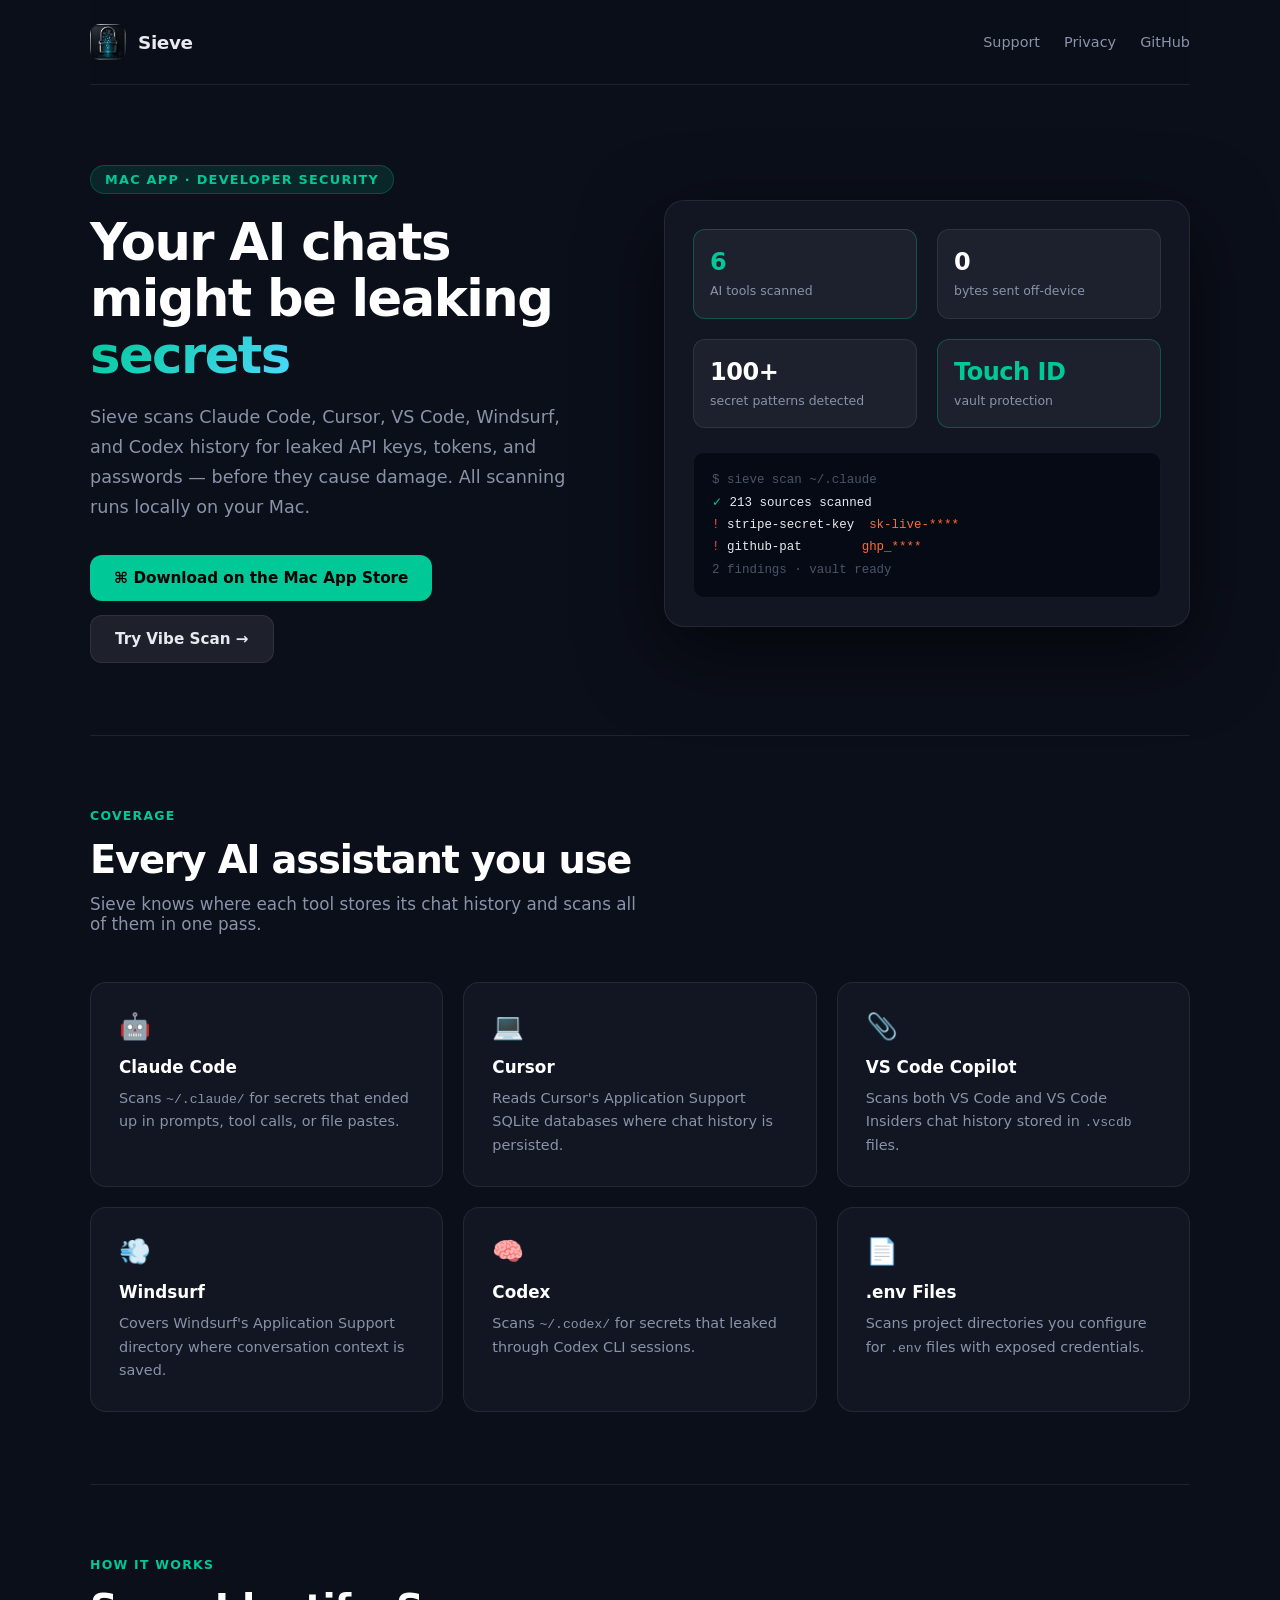
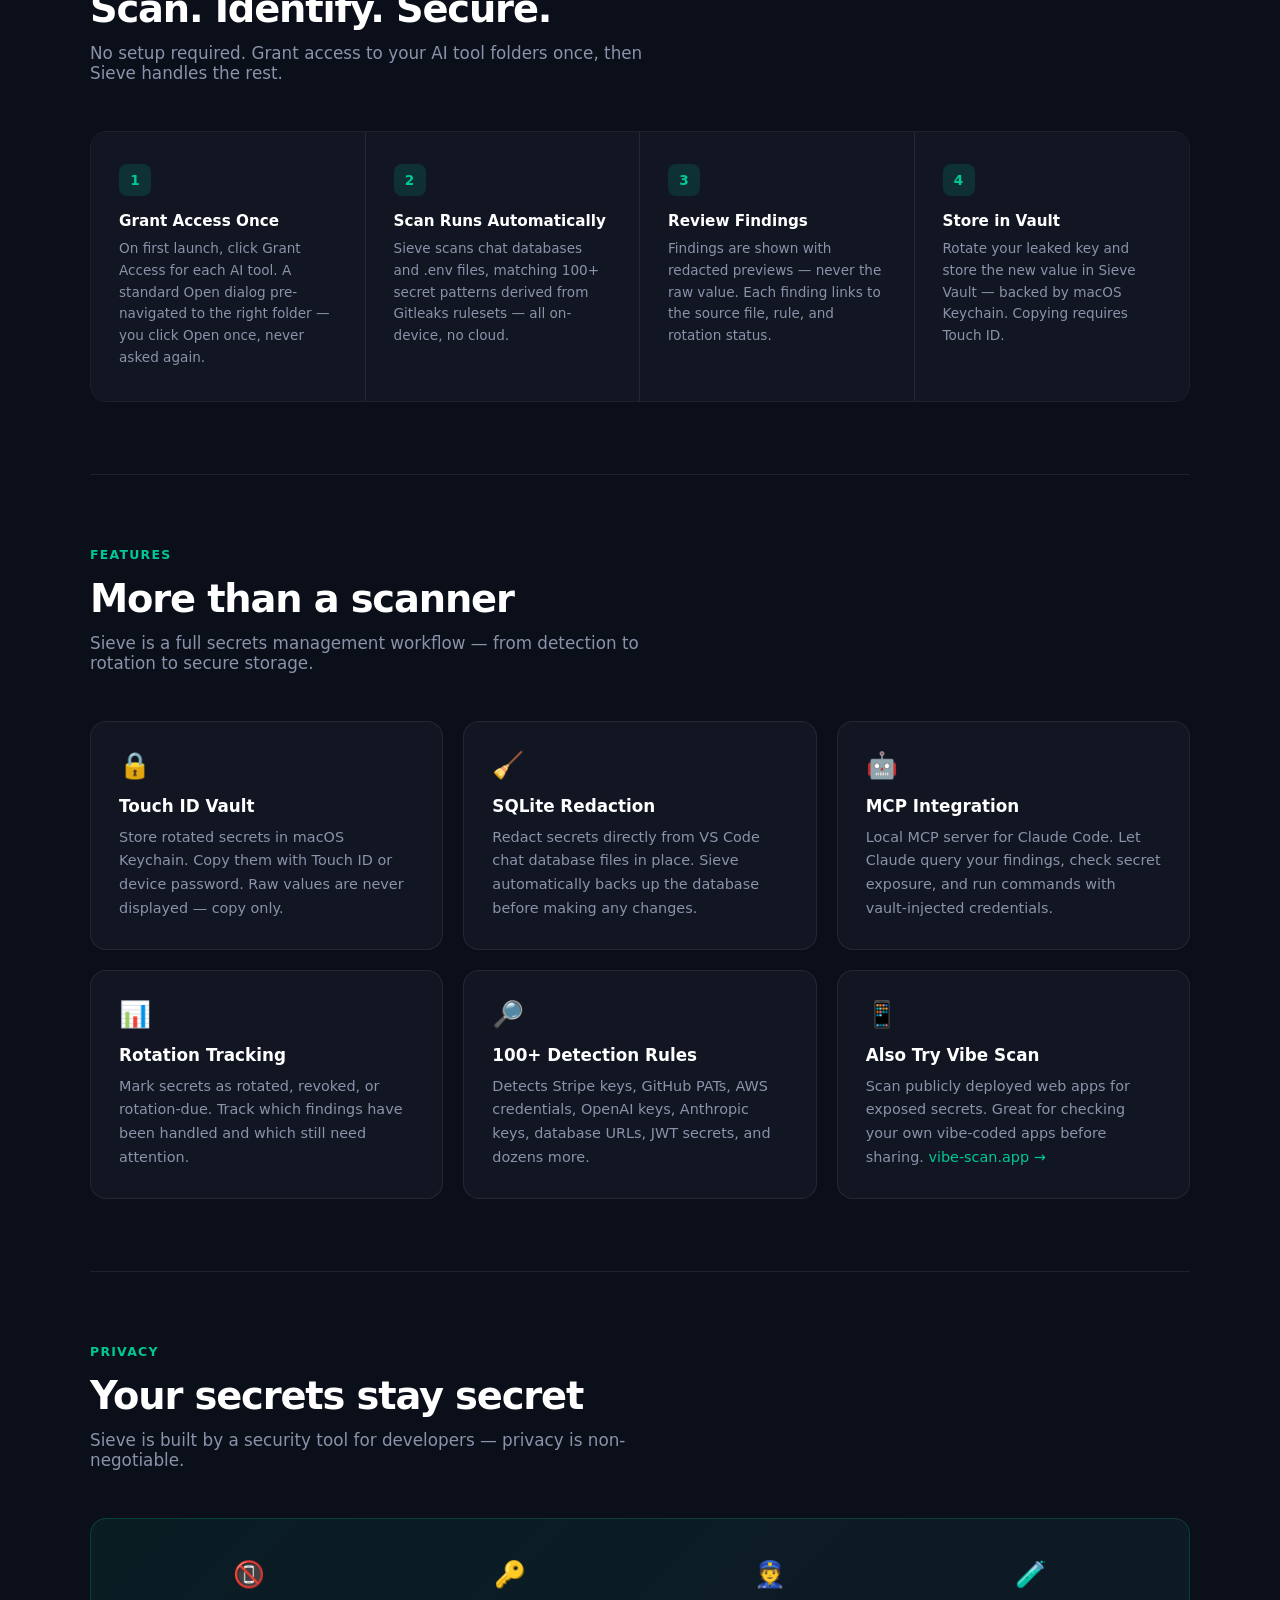
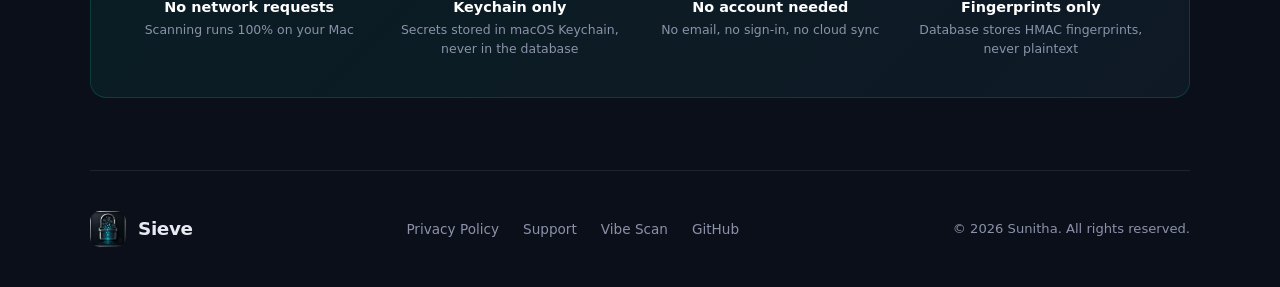
==== sieve/index.html @ 73bce334 "feat: add Sieve Mac app landing page with privacy and support pages" ====
<!DOCTYPE html>
<html lang="en">
<head>
  <meta charset="UTF-8">
  <meta name="viewport" content="width=device-width, initial-scale=1.0">
  <title>Sieve — AI Secret Scanner for Mac</title>
  <meta name="description" content="Scan your AI coding assistant history for leaked API keys, tokens, and secrets. All scanning is local — nothing leaves your Mac.">
  <meta name="keywords" content="secret scanner, api key, security, developer tools, mac app, claude code, cursor, copilot, vault, keychain">
  <meta property="og:title" content="Sieve — AI Secret Scanner for Mac">
  <meta property="og:description" content="Scan your AI coding assistant history for leaked API keys, tokens, and secrets.">
  <meta property="og:image" content="https://gautam-u.github.io/sieve/assets/app-icon-large.png">
  <meta property="og:url" content="https://gautam-u.github.io/sieve/">
  <meta name="twitter:card" content="summary">
  <link rel="icon" type="image/png" href="/sieve/assets/app-icon.png">
  <link rel="apple-touch-icon" href="/sieve/assets/app-icon-large.png">
  <link rel="stylesheet" href="/sieve/styles.css">
</head>
<body>

<div class="shell">
  <nav class="nav">
    <a class="brand" href="/sieve/">
      <img src="/sieve/assets/app-icon.png" alt="Sieve icon">
      Sieve
    </a>
    <div class="nav-links">
      <a href="/sieve/support/">Support</a>
      <a href="/sieve/privacy/">Privacy</a>
      <a href="https://github.com/gautam-u" target="_blank">GitHub</a>
    </div>
  </nav>

  <main>

    <!-- HERO -->
    <section class="hero">
      <div class="hero-copy">
        <span class="eyebrow">Mac App · Developer Security</span>
        <h1>Your AI chats<br>might be leaking <span>secrets</span></h1>
        <p>Sieve scans Claude Code, Cursor, VS Code, Windsurf, and Codex history for leaked API keys, tokens, and passwords — before they cause damage. All scanning runs locally on your Mac.</p>
        <div class="cta-row">
          <a class="button button-primary" href="#">
            &#8984; Download on the Mac App Store
          </a>
          <a class="button button-secondary" href="https://vibe-scan.app" target="_blank">
            Try Vibe Scan &rarr;
          </a>
        </div>
      </div>

      <div class="hero-card">
        <div class="stat-grid">
          <div class="stat highlight">
            <strong>6</strong>
            <span class="meta">AI tools scanned</span>
          </div>
          <div class="stat">
            <strong>0</strong>
            <span class="meta">bytes sent off-device</span>
          </div>
          <div class="stat">
            <strong>100+</strong>
            <span class="meta">secret patterns detected</span>
          </div>
          <div class="stat highlight">
            <strong>Touch ID</strong>
            <span class="meta">vault protection</span>
          </div>
        </div>
        <div class="terminal-strip">
          <span class="t-muted">$ sieve scan ~/.claude</span><br>
          <span class="t-green">✓</span> 213 sources scanned<br>
          <span class="t-red">!</span> stripe-secret-key &nbsp;<span class="t-orange">sk-live-****</span><br>
          <span class="t-red">!</span> github-pat &nbsp;&nbsp;&nbsp;&nbsp;&nbsp;&nbsp;&nbsp;<span class="t-orange">ghp_****</span><br>
          <span class="t-muted">  2 findings · vault ready</span>
        </div>
      </div>
    </section>

    <!-- WHAT SIEVE SCANS -->
    <section class="section">
      <div class="section-label">Coverage</div>
      <h2 class="section-title">Every AI assistant you use</h2>
      <p class="section-sub">Sieve knows where each tool stores its chat history and scans all of them in one pass.</p>

      <div class="features-grid">
        <div class="feature-card">
          <span class="feature-icon">&#x1F916;</span>
          <h3>Claude Code</h3>
          <p>Scans <code style="font-size:0.82rem;color:#8b92a9">~/.claude/</code> for secrets that ended up in prompts, tool calls, or file pastes.</p>
        </div>
        <div class="feature-card">
          <span class="feature-icon">&#x1F4BB;</span>
          <h3>Cursor</h3>
          <p>Reads Cursor's Application Support SQLite databases where chat history is persisted.</p>
        </div>
        <div class="feature-card">
          <span class="feature-icon">&#x1F4CE;</span>
          <h3>VS Code Copilot</h3>
          <p>Scans both VS Code and VS Code Insiders chat history stored in <code style="font-size:0.82rem;color:#8b92a9">.vscdb</code> files.</p>
        </div>
        <div class="feature-card">
          <span class="feature-icon">&#x1F4A8;</span>
          <h3>Windsurf</h3>
          <p>Covers Windsurf's Application Support directory where conversation context is saved.</p>
        </div>
        <div class="feature-card">
          <span class="feature-icon">&#x1F9E0;</span>
          <h3>Codex</h3>
          <p>Scans <code style="font-size:0.82rem;color:#8b92a9">~/.codex/</code> for secrets that leaked through Codex CLI sessions.</p>
        </div>
        <div class="feature-card">
          <span class="feature-icon">&#x1F4C4;</span>
          <h3>.env Files</h3>
          <p>Scans project directories you configure for <code style="font-size:0.82rem;color:#8b92a9">.env</code> files with exposed credentials.</p>
        </div>
      </div>
    </section>

    <!-- HOW IT WORKS -->
    <section class="section">
      <div class="section-label">How it works</div>
      <h2 class="section-title">Scan. Identify. Secure.</h2>
      <p class="section-sub">No setup required. Grant access to your AI tool folders once, then Sieve handles the rest.</p>

      <div class="steps">
        <div class="step">
          <div class="step-num">1</div>
          <h4>Grant Access Once</h4>
          <p>On first launch, click Grant Access for each AI tool. A standard Open dialog pre-navigated to the right folder — you click Open once, never asked again.</p>
        </div>
        <div class="step">
          <div class="step-num">2</div>
          <h4>Scan Runs Automatically</h4>
          <p>Sieve scans chat databases and .env files, matching 100+ secret patterns derived from Gitleaks rulesets — all on-device, no cloud.</p>
        </div>
        <div class="step">
          <div class="step-num">3</div>
          <h4>Review Findings</h4>
          <p>Findings are shown with redacted previews — never the raw value. Each finding links to the source file, rule, and rotation status.</p>
        </div>
        <div class="step">
          <div class="step-num">4</div>
          <h4>Store in Vault</h4>
          <p>Rotate your leaked key and store the new value in Sieve Vault — backed by macOS Keychain. Copying requires Touch ID.</p>
        </div>
      </div>
    </section>

    <!-- FEATURES -->
    <section class="section">
      <div class="section-label">Features</div>
      <h2 class="section-title">More than a scanner</h2>
      <p class="section-sub">Sieve is a full secrets management workflow — from detection to rotation to secure storage.</p>

      <div class="features-grid">
        <div class="feature-card">
          <span class="feature-icon">&#x1F512;</span>
          <h3>Touch ID Vault</h3>
          <p>Store rotated secrets in macOS Keychain. Copy them with Touch ID or device password. Raw values are never displayed — copy only.</p>
        </div>
        <div class="feature-card">
          <span class="feature-icon">&#x1F9F9;</span>
          <h3>SQLite Redaction</h3>
          <p>Redact secrets directly from VS Code chat database files in place. Sieve automatically backs up the database before making any changes.</p>
        </div>
        <div class="feature-card">
          <span class="feature-icon">&#x1F916;</span>
          <h3>MCP Integration</h3>
          <p>Local MCP server for Claude Code. Let Claude query your findings, check secret exposure, and run commands with vault-injected credentials.</p>
        </div>
        <div class="feature-card">
          <span class="feature-icon">&#x1F4CA;</span>
          <h3>Rotation Tracking</h3>
          <p>Mark secrets as rotated, revoked, or rotation-due. Track which findings have been handled and which still need attention.</p>
        </div>
        <div class="feature-card">
          <span class="feature-icon">&#x1F50E;</span>
          <h3>100+ Detection Rules</h3>
          <p>Detects Stripe keys, GitHub PATs, AWS credentials, OpenAI keys, Anthropic keys, database URLs, JWT secrets, and dozens more.</p>
        </div>
        <div class="feature-card">
          <span class="feature-icon">&#x1F4F1;</span>
          <h3>Also Try Vibe Scan</h3>
          <p>Scan publicly deployed web apps for exposed secrets. Great for checking your own vibe-coded apps before sharing. <a href="https://vibe-scan.app" target="_blank" style="color:#00c896">vibe-scan.app &rarr;</a></p>
        </div>
      </div>
    </section>

    <!-- PRIVACY -->
    <section class="section">
      <div class="section-label">Privacy</div>
      <h2 class="section-title">Your secrets stay secret</h2>
      <p class="section-sub">Sieve is built by a security tool for developers — privacy is non-negotiable.</p>

      <div class="privacy-banner">
        <div class="privacy-item">
          <span class="icon">&#x1F4F5;</span>
          <strong>No network requests</strong>
          <span>Scanning runs 100% on your Mac</span>
        </div>
        <div class="privacy-item">
          <span class="icon">&#x1F511;</span>
          <strong>Keychain only</strong>
          <span>Secrets stored in macOS Keychain, never in the database</span>
        </div>
        <div class="privacy-item">
          <span class="icon">&#x1F46E;</span>
          <strong>No account needed</strong>
          <span>No email, no sign-in, no cloud sync</span>
        </div>
        <div class="privacy-item">
          <span class="icon">&#x1F9EA;</span>
          <strong>Fingerprints only</strong>
          <span>Database stores HMAC fingerprints, never plaintext</span>
        </div>
      </div>
    </section>

  </main>

  <footer>
    <div class="footer-inner">
      <a class="brand" href="/sieve/">
        <img src="/sieve/assets/app-icon.png" alt="Sieve icon">
        Sieve
      </a>
      <ul class="footer-links">
        <li><a href="/sieve/privacy/">Privacy Policy</a></li>
        <li><a href="/sieve/support/">Support</a></li>
        <li><a href="https://vibe-scan.app" target="_blank">Vibe Scan</a></li>
        <li><a href="https://github.com/gautam-u" target="_blank">GitHub</a></li>
      </ul>
      <span class="footer-copy">&copy; 2026 Sunitha. All rights reserved.</span>
    </div>
  </footer>
</div>

</body>
</html>
---- sieve/styles.css ----
:root {
  --bg: #0b0f1a;
  --bg2: #111622;
  --surface: rgba(255, 255, 255, 0.05);
  --surface-strong: rgba(255, 255, 255, 0.08);
  --text: #e8eaf2;
  --muted: #8b92a9;
  --line: rgba(255, 255, 255, 0.08);
  --brand: #00c896;
  --brand-dark: #00a07a;
  --accent: #ff6b35;
  --red: #ff4757;
  --shadow: 0 24px 80px rgba(0, 0, 0, 0.6);
  --radius: 16px;
}

* { box-sizing: border-box; }

html { scroll-behavior: smooth; }

body {
  margin: 0;
  font-family: "SF Pro Display", "Inter", "Segoe UI", system-ui, sans-serif;
  color: var(--text);
  background: var(--bg);
  min-height: 100vh;
  -webkit-font-smoothing: antialiased;
}

a { color: inherit; text-decoration: none; }

.shell {
  width: min(1100px, calc(100vw - 40px));
  margin: 0 auto;
}

/* NAV */
.nav {
  display: flex;
  justify-content: space-between;
  align-items: center;
  padding: 24px 0;
  border-bottom: 1px solid var(--line);
  position: sticky;
  top: 0;
  background: rgba(11, 15, 26, 0.92);
  backdrop-filter: blur(20px);
  -webkit-backdrop-filter: blur(20px);
  z-index: 100;
  margin-bottom: 0;
}

.brand {
  display: inline-flex;
  align-items: center;
  gap: 12px;
  font-weight: 700;
  font-size: 1.15rem;
  letter-spacing: -0.02em;
  color: var(--text);
}

.brand img {
  width: 36px;
  height: 36px;
  border-radius: 10px;
}

.nav-links {
  display: flex;
  gap: 24px;
  font-size: 0.9rem;
  color: var(--muted);
}

.nav-links a:hover { color: var(--text); transition: color 0.15s; }

/* HERO */
.hero {
  display: grid;
  grid-template-columns: 1fr 1fr;
  gap: 48px;
  align-items: center;
  padding: 80px 0 72px;
}

.hero-copy .eyebrow {
  display: inline-block;
  font-size: 0.8rem;
  font-weight: 600;
  letter-spacing: 0.1em;
  text-transform: uppercase;
  color: var(--brand);
  margin-bottom: 20px;
  padding: 6px 14px;
  background: rgba(0, 200, 150, 0.12);
  border-radius: 100px;
  border: 1px solid rgba(0, 200, 150, 0.25);
}

.hero-copy h1 {
  font-size: clamp(2.2rem, 4vw, 3.2rem);
  font-weight: 800;
  line-height: 1.1;
  letter-spacing: -0.03em;
  margin: 0 0 20px;
  color: #fff;
}

.hero-copy h1 span {
  background: linear-gradient(135deg, var(--brand), #4dd9ff);
  -webkit-background-clip: text;
  -webkit-text-fill-color: transparent;
  background-clip: text;
}

.hero-copy p {
  font-size: 1.1rem;
  line-height: 1.7;
  color: var(--muted);
  margin: 0 0 32px;
  max-width: 480px;
}

.cta-row {
  display: flex;
  gap: 14px;
  flex-wrap: wrap;
  align-items: center;
}

.button {
  display: inline-flex;
  align-items: center;
  gap: 8px;
  padding: 14px 24px;
  border-radius: 12px;
  font-size: 0.95rem;
  font-weight: 600;
  transition: all 0.2s;
}

.button-primary {
  background: var(--brand);
  color: #000;
}

.button-primary:hover {
  background: #00e5ad;
  transform: translateY(-1px);
  box-shadow: 0 8px 24px rgba(0, 200, 150, 0.4);
}

.button-secondary {
  background: var(--surface-strong);
  color: var(--text);
  border: 1px solid var(--line);
}

.button-secondary:hover {
  background: rgba(255, 255, 255, 0.1);
}

/* HERO CARD */
.hero-card {
  background: var(--bg2);
  border: 1px solid var(--line);
  border-radius: 20px;
  padding: 28px;
  box-shadow: var(--shadow);
}

.stat-grid {
  display: grid;
  grid-template-columns: 1fr 1fr;
  gap: 20px;
  margin-bottom: 24px;
}

.stat {
  background: var(--surface);
  border-radius: 12px;
  padding: 18px 16px;
  border: 1px solid var(--line);
}

.stat strong {
  display: block;
  font-size: 1.5rem;
  font-weight: 800;
  color: #fff;
  letter-spacing: -0.02em;
  margin-bottom: 4px;
}

.stat .meta {
  font-size: 0.78rem;
  color: var(--muted);
  line-height: 1.4;
}

.stat.highlight { border-color: rgba(0, 200, 150, 0.3); }
.stat.highlight strong { color: var(--brand); }

.terminal-strip {
  background: #060a14;
  border-radius: 10px;
  padding: 16px 18px;
  font-family: "SF Mono", "Fira Code", monospace;
  font-size: 0.78rem;
  line-height: 1.8;
  border: 1px solid rgba(255, 255, 255, 0.06);
}

.terminal-strip .t-green { color: var(--brand); }
.terminal-strip .t-red { color: var(--red); }
.terminal-strip .t-muted { color: #4a5568; }
.terminal-strip .t-orange { color: var(--accent); }

/* FEATURES */
.section {
  padding: 72px 0;
  border-top: 1px solid var(--line);
}

.section-label {
  font-size: 0.78rem;
  font-weight: 600;
  letter-spacing: 0.1em;
  text-transform: uppercase;
  color: var(--brand);
  margin-bottom: 14px;
}

.section-title {
  font-size: clamp(1.8rem, 3vw, 2.6rem);
  font-weight: 800;
  letter-spacing: -0.03em;
  color: #fff;
  margin: 0 0 12px;
}

.section-sub {
  font-size: 1.05rem;
  color: var(--muted);
  margin: 0 0 48px;
  max-width: 560px;
}

.features-grid {
  display: grid;
  grid-template-columns: repeat(auto-fit, minmax(300px, 1fr));
  gap: 20px;
}

.feature-card {
  background: var(--bg2);
  border: 1px solid var(--line);
  border-radius: var(--radius);
  padding: 28px;
  transition: border-color 0.2s, transform 0.2s;
}

.feature-card:hover {
  border-color: rgba(0, 200, 150, 0.3);
  transform: translateY(-2px);
}

.feature-icon {
  font-size: 1.6rem;
  margin-bottom: 16px;
  display: block;
}

.feature-card h3 {
  font-size: 1.05rem;
  font-weight: 700;
  color: #fff;
  margin: 0 0 10px;
}

.feature-card p {
  font-size: 0.9rem;
  line-height: 1.65;
  color: var(--muted);
  margin: 0;
}

/* HOW IT WORKS */
.steps {
  display: grid;
  grid-template-columns: repeat(auto-fit, minmax(220px, 1fr));
  gap: 0;
  border: 1px solid var(--line);
  border-radius: var(--radius);
  overflow: hidden;
}

.step {
  padding: 32px 28px;
  border-right: 1px solid var(--line);
  background: var(--bg2);
}

.step:last-child { border-right: none; }

.step-num {
  display: inline-flex;
  align-items: center;
  justify-content: center;
  width: 32px;
  height: 32px;
  border-radius: 8px;
  background: rgba(0, 200, 150, 0.15);
  color: var(--brand);
  font-size: 0.85rem;
  font-weight: 700;
  margin-bottom: 16px;
}

.step h4 {
  font-size: 0.95rem;
  font-weight: 700;
  color: #fff;
  margin: 0 0 8px;
}

.step p {
  font-size: 0.85rem;
  line-height: 1.6;
  color: var(--muted);
  margin: 0;
}

/* PRIVACY BADGE */
.privacy-banner {
  background: linear-gradient(135deg, rgba(0, 200, 150, 0.08), rgba(77, 217, 255, 0.05));
  border: 1px solid rgba(0, 200, 150, 0.2);
  border-radius: var(--radius);
  padding: 40px;
  display: grid;
  grid-template-columns: 1fr 1fr 1fr 1fr;
  gap: 24px;
  margin: 48px 0 0;
}

.privacy-item {
  text-align: center;
}

.privacy-item .icon { font-size: 1.6rem; display: block; margin-bottom: 10px; }

.privacy-item strong {
  display: block;
  font-size: 0.9rem;
  font-weight: 700;
  color: #fff;
  margin-bottom: 4px;
}

.privacy-item span {
  font-size: 0.78rem;
  color: var(--muted);
}

/* CONTENT (privacy/support pages) */
.content-page {
  max-width: 720px;
  padding: 64px 0 80px;
}

.content-page h1 {
  font-size: 2.4rem;
  font-weight: 800;
  letter-spacing: -0.03em;
  color: #fff;
  margin-bottom: 8px;
}

.content-page .subtitle {
  color: var(--muted);
  margin-bottom: 48px;
  font-size: 1rem;
}

.content-page h2 {
  font-size: 1.2rem;
  font-weight: 700;
  color: #fff;
  margin: 40px 0 12px;
}

.content-page p, .content-page li {
  font-size: 0.95rem;
  line-height: 1.75;
  color: var(--muted);
}

.content-page ul {
  padding-left: 20px;
  margin-bottom: 16px;
}

.content-page a { color: var(--brand); }
.content-page a:hover { text-decoration: underline; }

.badge-row {
  display: flex;
  flex-wrap: wrap;
  gap: 10px;
  margin: 16px 0;
}

.badge {
  background: rgba(0, 200, 150, 0.1);
  border: 1px solid rgba(0, 200, 150, 0.25);
  color: var(--brand);
  padding: 6px 14px;
  border-radius: 100px;
  font-size: 0.82rem;
  font-weight: 600;
}

.badge.red {
  background: rgba(255, 71, 87, 0.1);
  border-color: rgba(255, 71, 87, 0.25);
  color: var(--red);
}

/* FOOTER */
footer {
  border-top: 1px solid var(--line);
  padding: 40px 0;
}

.footer-inner {
  display: flex;
  justify-content: space-between;
  align-items: center;
}

.footer-links {
  display: flex;
  gap: 24px;
  list-style: none;
  margin: 0;
  padding: 0;
  font-size: 0.85rem;
  color: var(--muted);
}

.footer-links a:hover { color: var(--text); }
.footer-copy { font-size: 0.82rem; color: var(--muted); }

/* RESPONSIVE */
@media (max-width: 768px) {
  .hero { grid-template-columns: 1fr; gap: 40px; padding: 48px 0; }
  .hero-card { display: none; }
  .privacy-banner { grid-template-columns: 1fr 1fr; }
  .steps { grid-template-columns: 1fr; }
  .step { border-right: none; border-bottom: 1px solid var(--line); }
  .step:last-child { border-bottom: none; }
  .footer-inner { flex-direction: column; gap: 16px; text-align: center; }
  .footer-links { flex-wrap: wrap; justify-content: center; }
  .nav { position: static; }
}
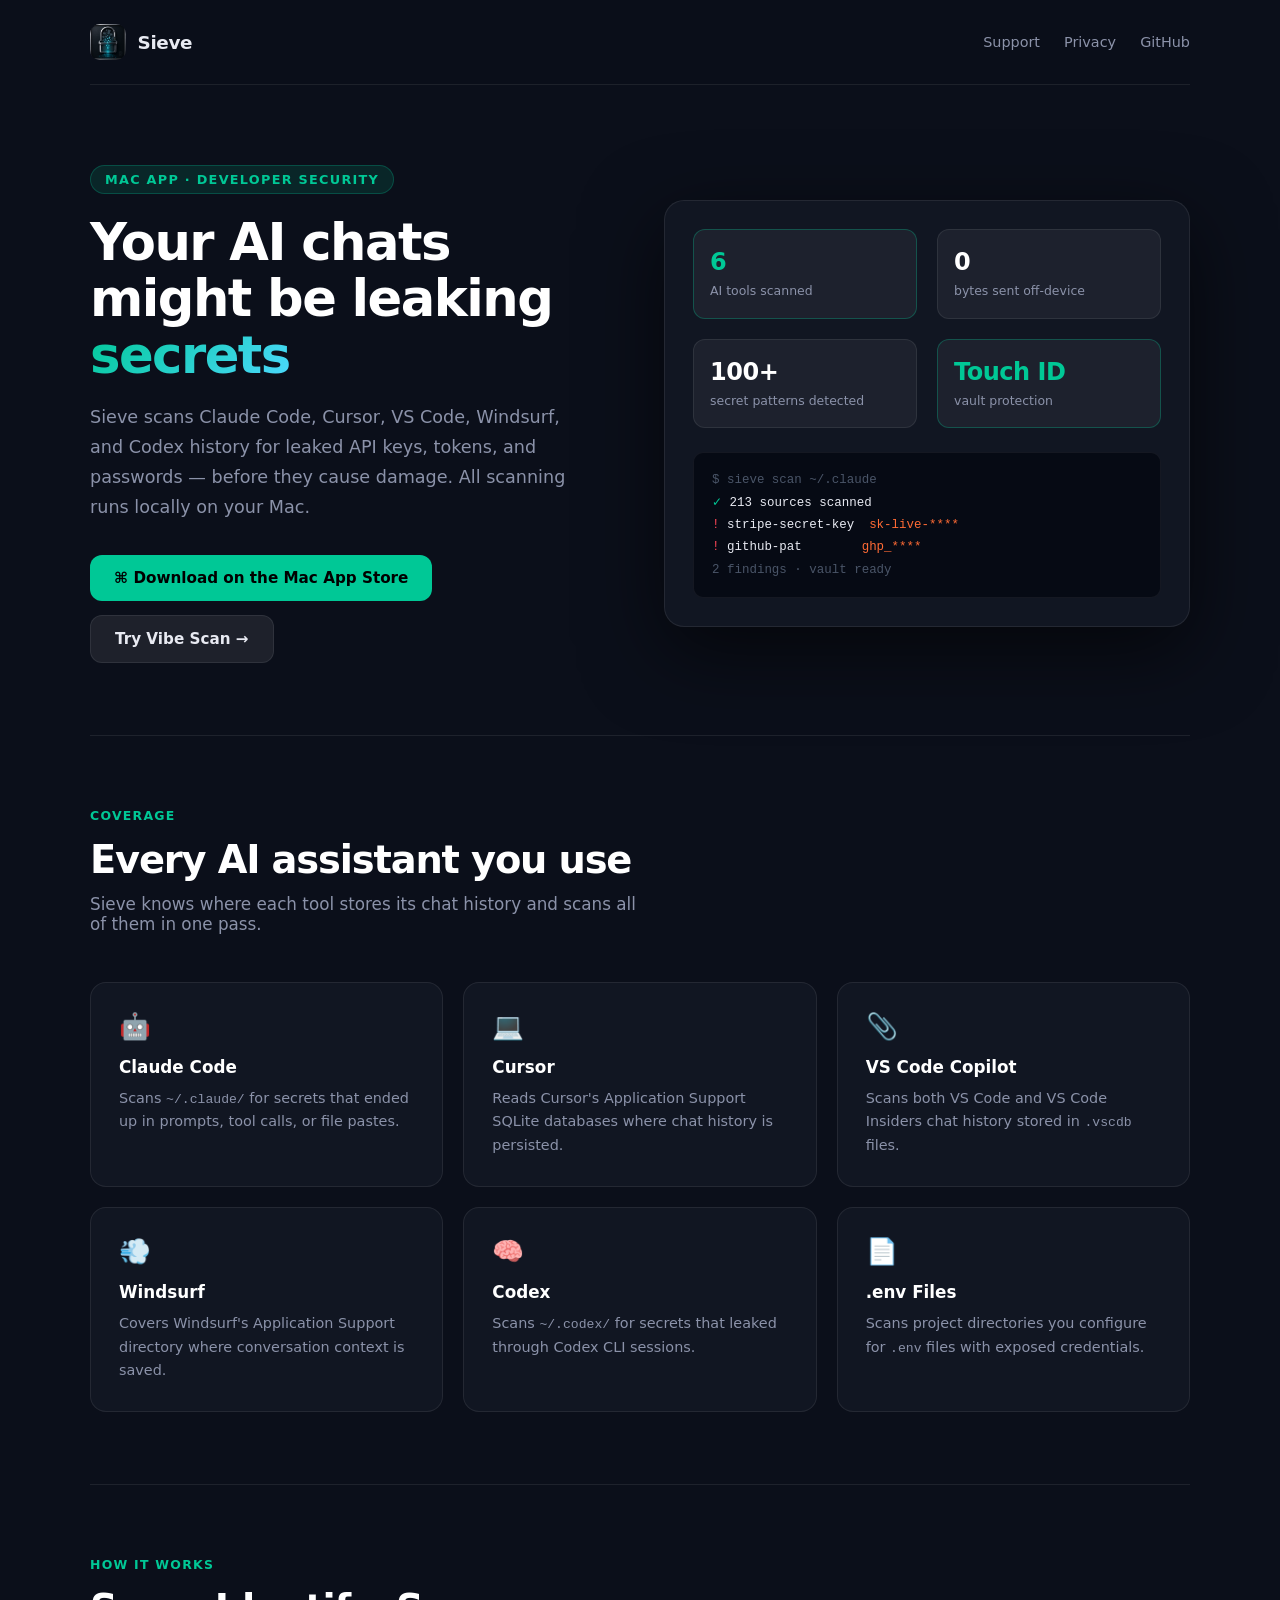
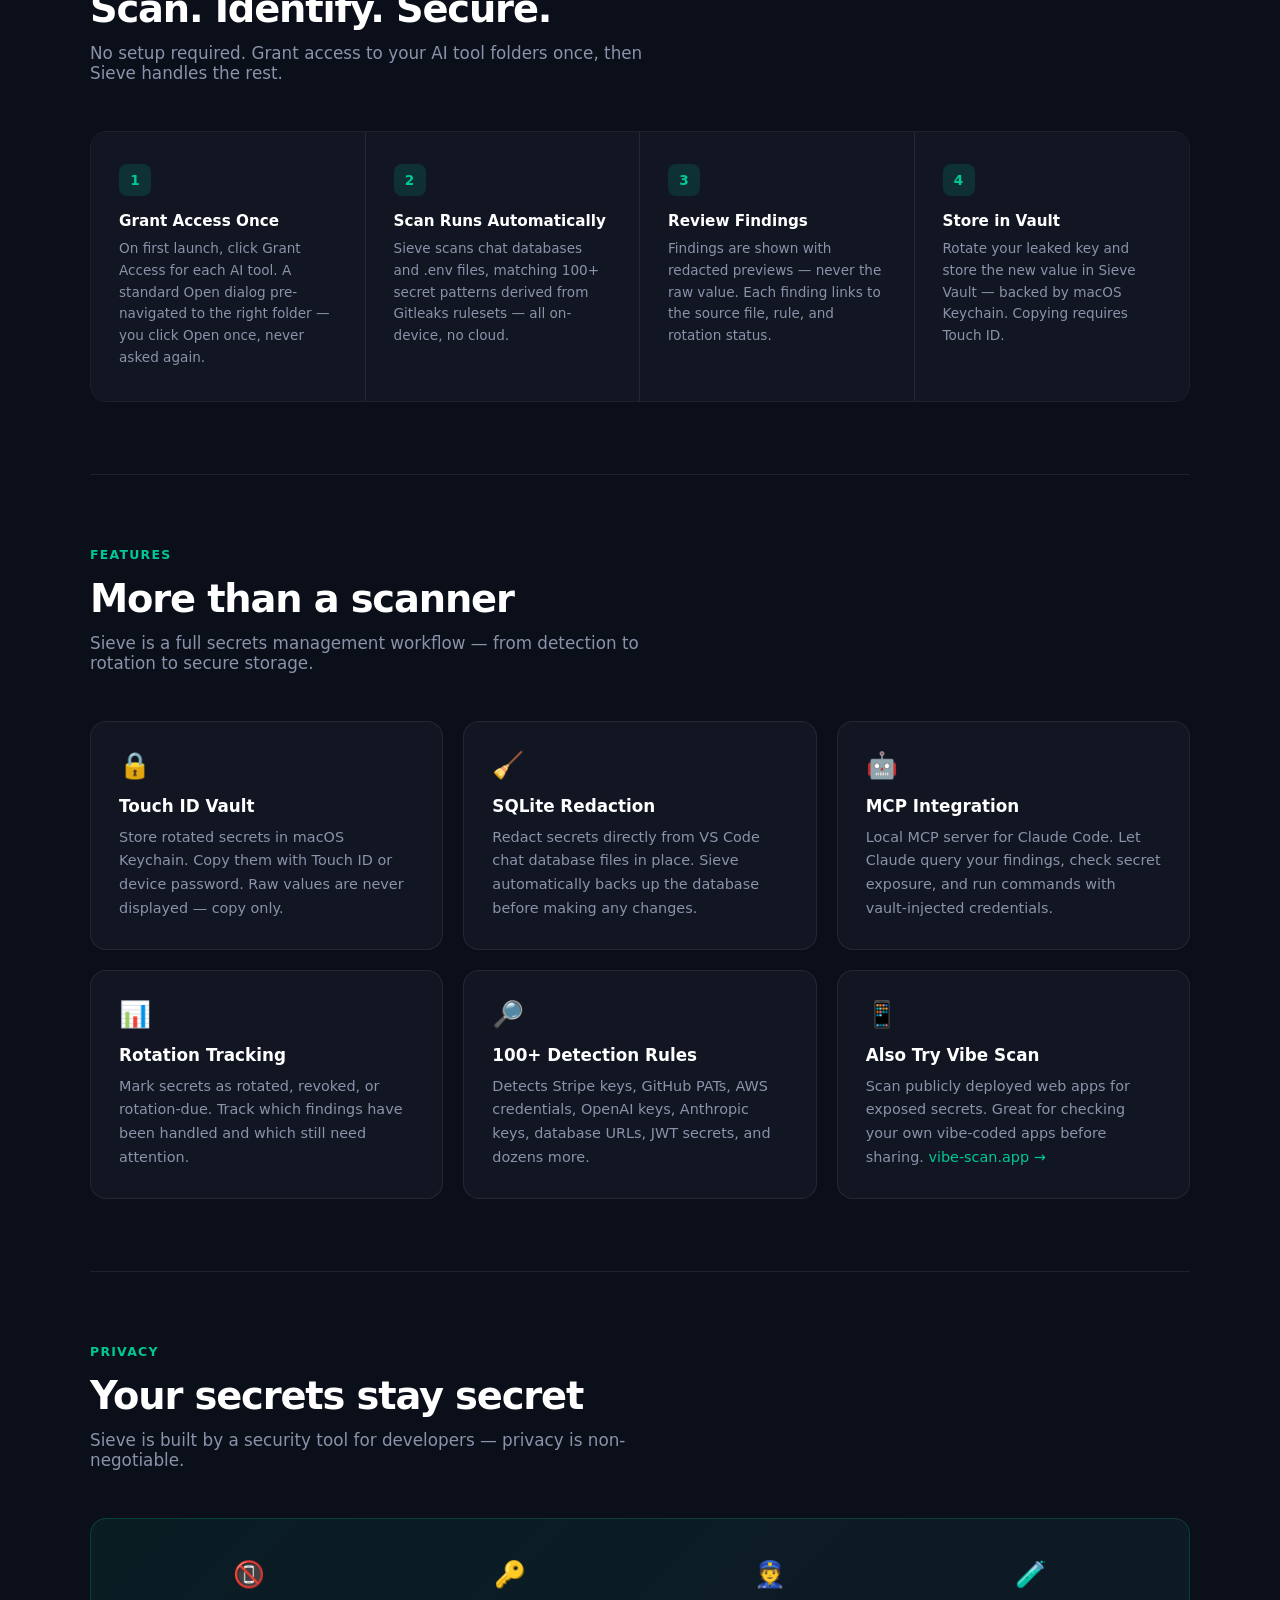
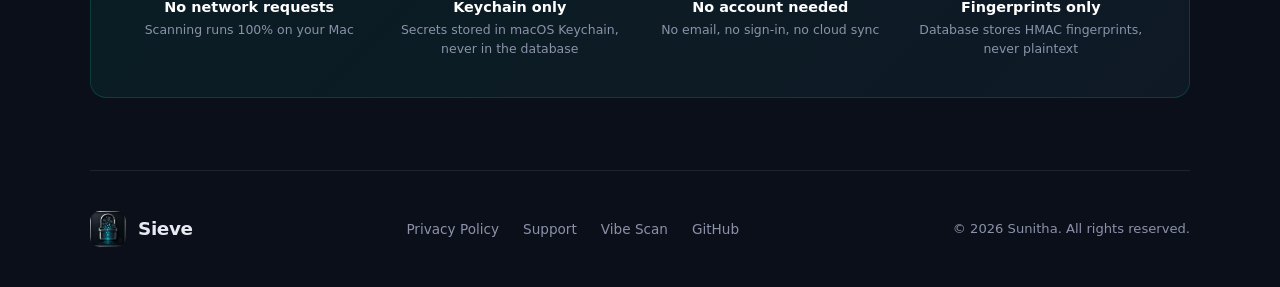
==== commit f8278aee: "fix(sieve): add App Store URL to download button App approved — replace placeholder href="#" with li" ====
--- a/sieve/index.html
+++ b/sieve/index.html
@@ -39,7 +39,7 @@
         <h1>Your AI chats<br>might be leaking <span>secrets</span></h1>
         <p>Sieve scans Claude Code, Cursor, VS Code, Windsurf, and Codex history for leaked API keys, tokens, and passwords — before they cause damage. All scanning runs locally on your Mac.</p>
         <div class="cta-row">
-          <a class="button button-primary" href="#">
+          <a class="button button-primary" href="https://apps.apple.com/us/app/sieve-secret-scanner/id6767409365?mt=12" target="_blank">
             &#8984; Download on the Mac App Store
           </a>
           <a class="button button-secondary" href="https://vibe-scan.app" target="_blank">
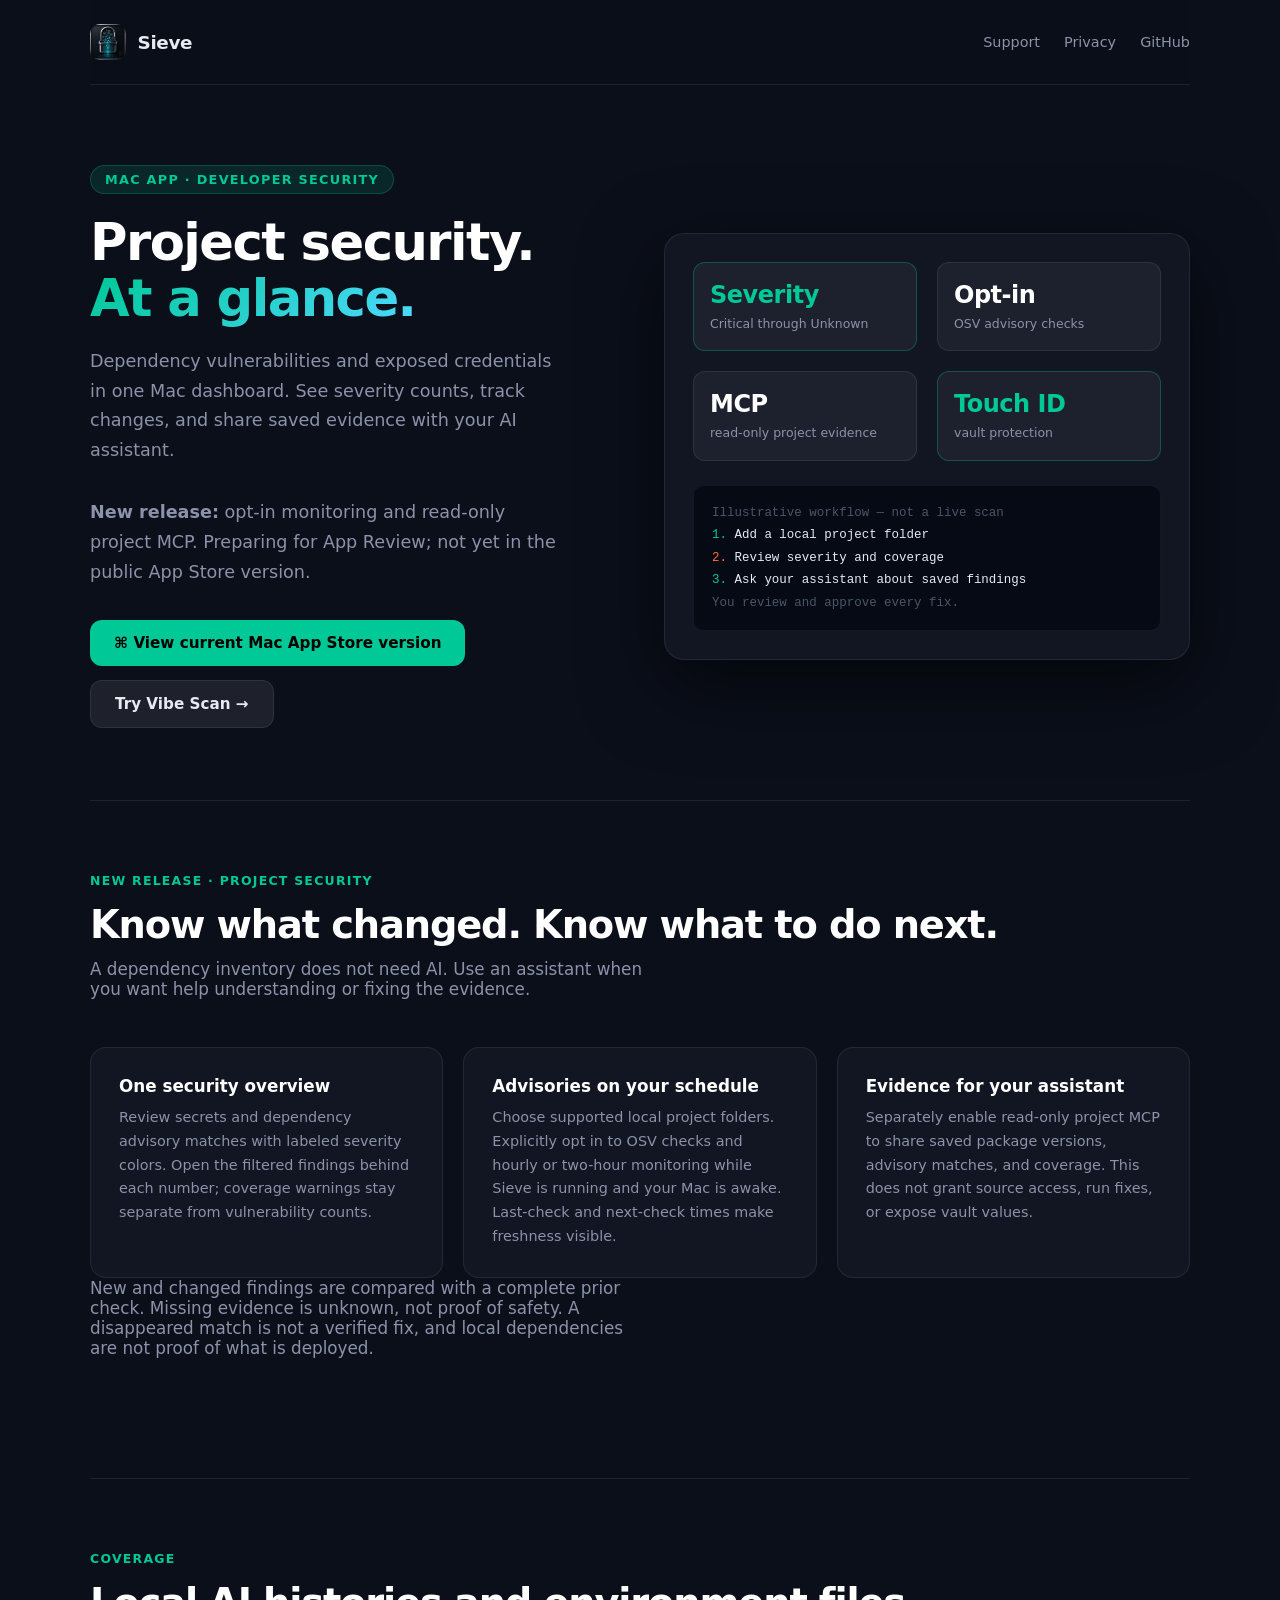
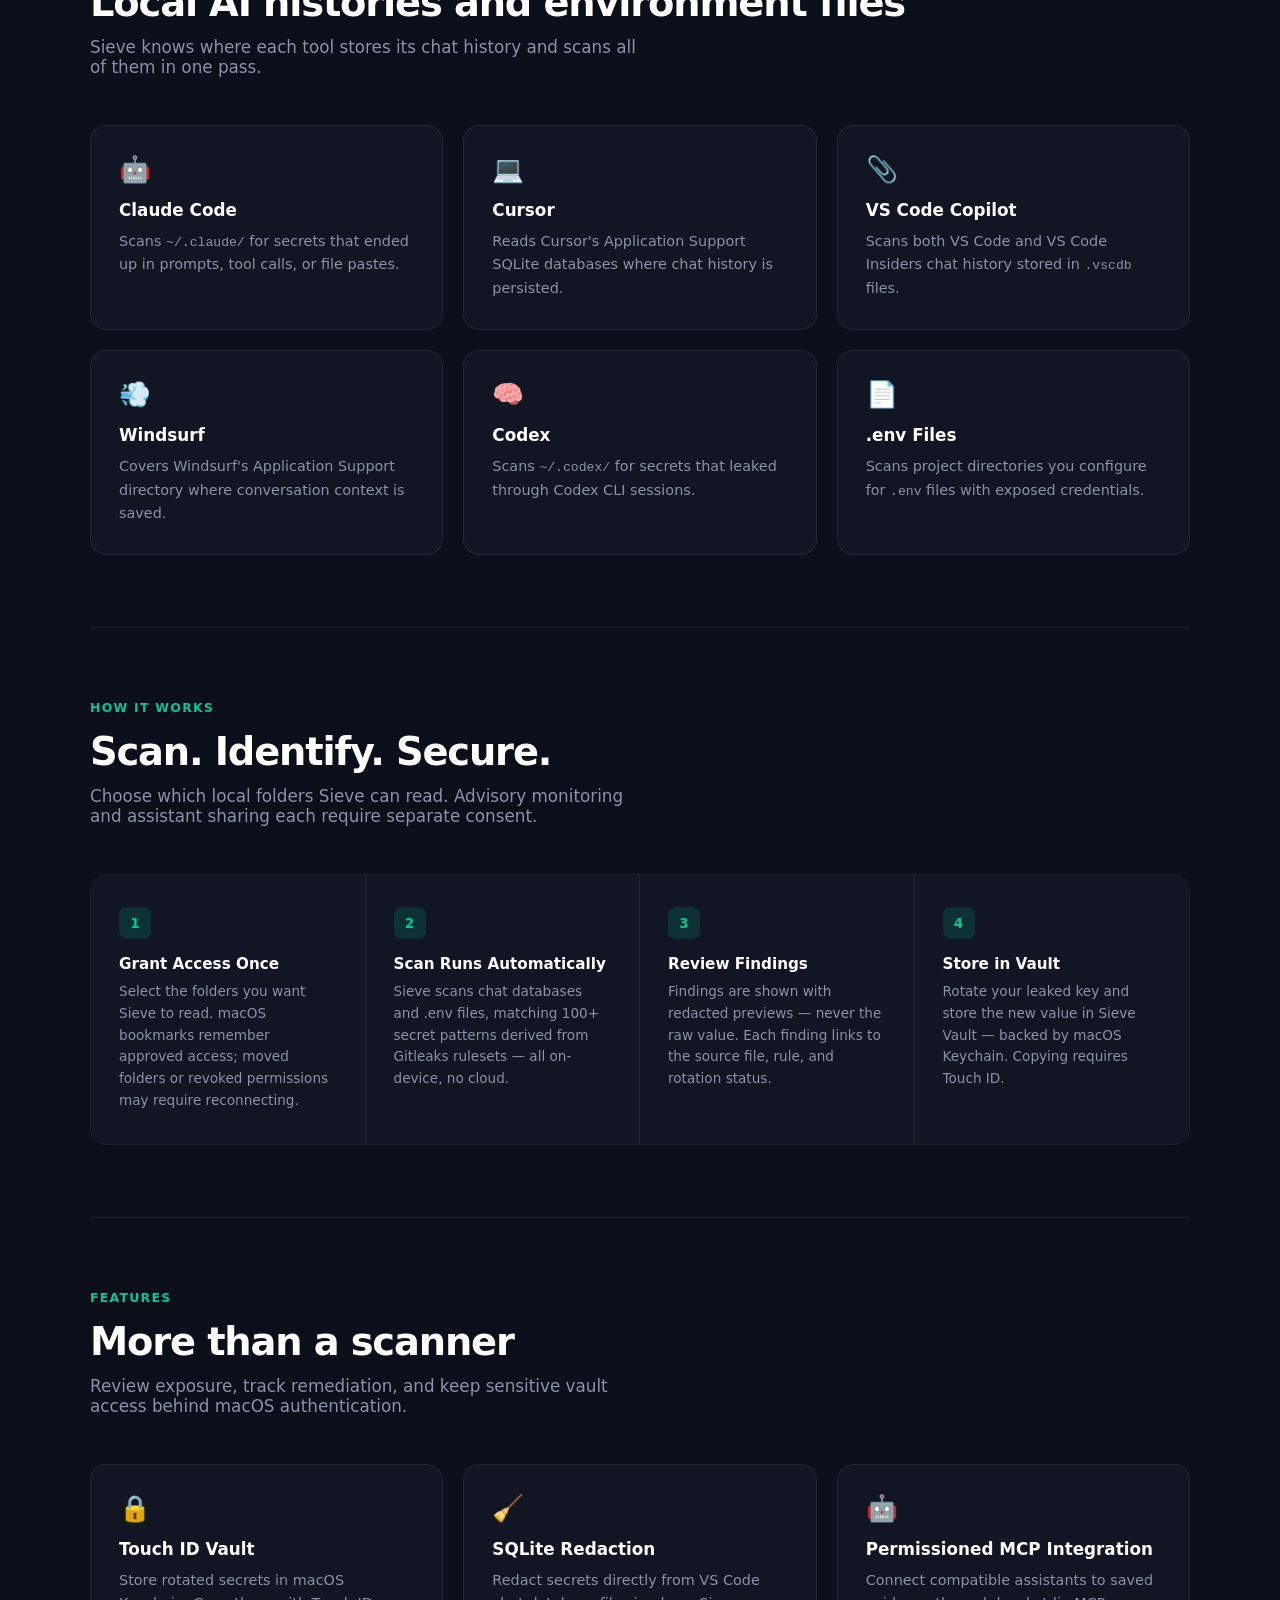
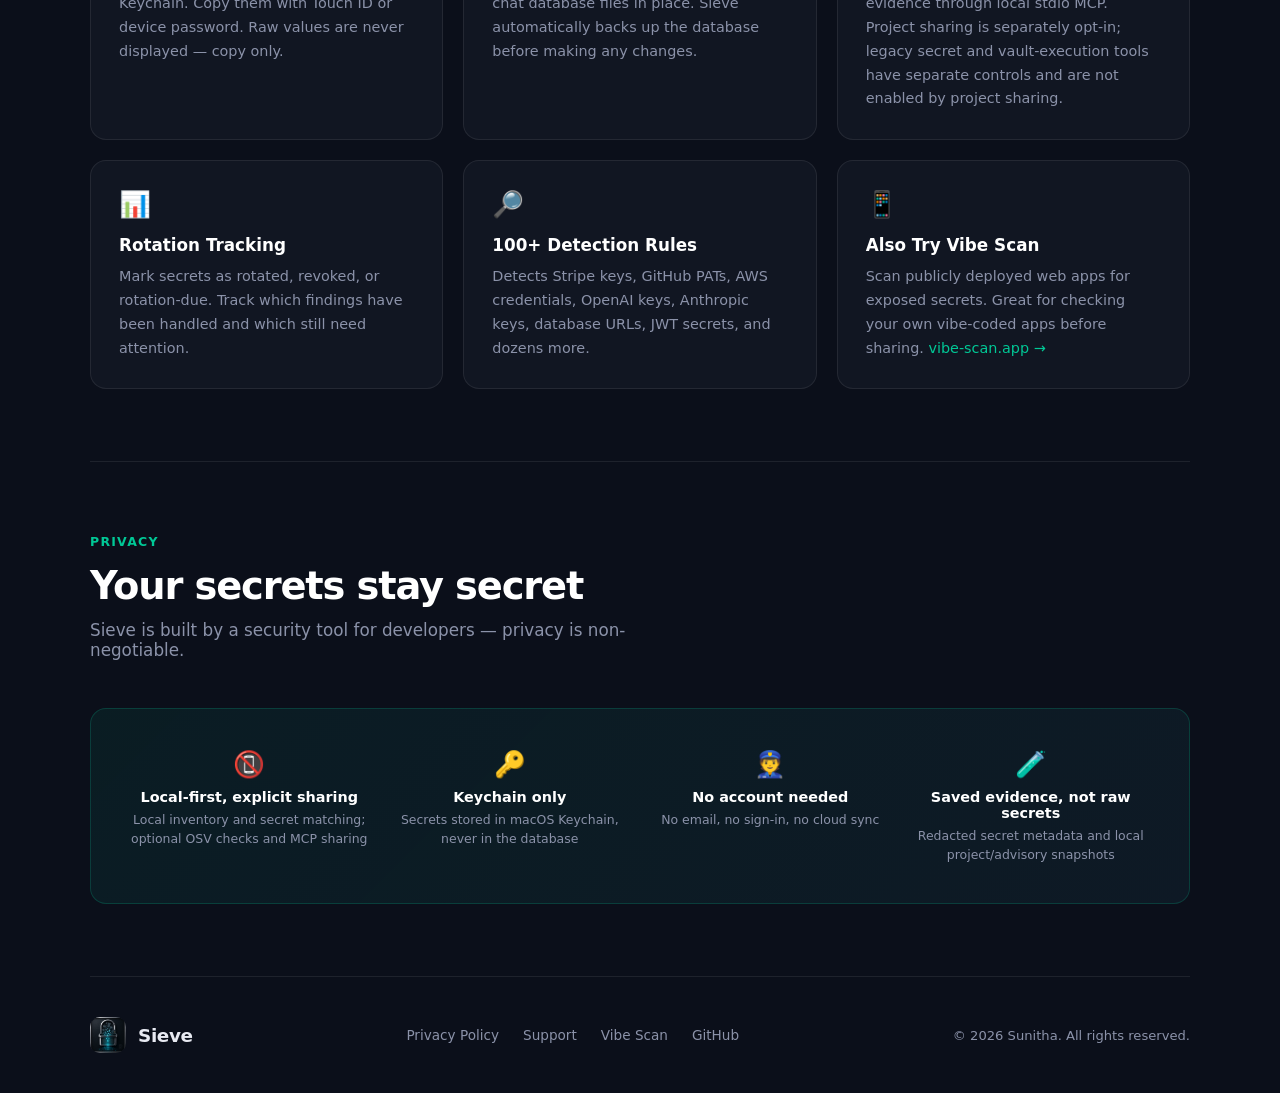
==== commit bfae510e: "Present Sieve project dashboard and disclose optional sharing" ====
--- a/sieve/index.html
+++ b/sieve/index.html
@@ -3,11 +3,11 @@
 <head>
   <meta charset="UTF-8">
   <meta name="viewport" content="width=device-width, initial-scale=1.0">
-  <title>Sieve — AI Secret Scanner for Mac</title>
-  <meta name="description" content="Scan your AI coding assistant history for leaked API keys, tokens, and secrets. All scanning is local — nothing leaves your Mac.">
+  <title>Sieve — Local Security Dashboard for Mac</title>
+  <meta name="description" content="Review dependency advisories and exposed credentials in one Mac workspace. Local inventory, opt-in OSV monitoring, and read-only project MCP in the new release.">
   <meta name="keywords" content="secret scanner, api key, security, developer tools, mac app, claude code, cursor, copilot, vault, keychain">
-  <meta property="og:title" content="Sieve — AI Secret Scanner for Mac">
-  <meta property="og:description" content="Scan your AI coding assistant history for leaked API keys, tokens, and secrets.">
+  <meta property="og:title" content="Sieve — Local Security Dashboard for Mac">
+  <meta property="og:description" content="Dependency vulnerabilities, exposed credentials, and saved evidence for your AI assistant — in one local workspace.">
   <meta property="og:image" content="https://gautam-u.github.io/sieve/assets/app-icon-large.png">
   <meta property="og:url" content="https://gautam-u.github.io/sieve/">
   <meta name="twitter:card" content="summary">
@@ -36,11 +36,12 @@
     <section class="hero">
       <div class="hero-copy">
         <span class="eyebrow">Mac App · Developer Security</span>
-        <h1>Your AI chats<br>might be leaking <span>secrets</span></h1>
-        <p>Sieve scans Claude Code, Cursor, VS Code, Windsurf, and Codex history for leaked API keys, tokens, and passwords — before they cause damage. All scanning runs locally on your Mac.</p>
+        <h1>Project security.<br><span>At a glance.</span></h1>
+        <p>Dependency vulnerabilities and exposed credentials in one Mac dashboard. See severity counts, track changes, and share saved evidence with your AI assistant.</p>
+        <p><strong>New release:</strong> opt-in monitoring and read-only project MCP. Preparing for App Review; not yet in the public App Store version.</p>
         <div class="cta-row">
           <a class="button button-primary" href="https://apps.apple.com/us/app/sieve-secret-scanner/id6767409365?mt=12" target="_blank">
-            &#8984; Download on the Mac App Store
+            &#8984; View current Mac App Store version
           </a>
           <a class="button button-secondary" href="https://vibe-scan.app" target="_blank">
             Try Vibe Scan &rarr;
@@ -51,16 +52,16 @@
       <div class="hero-card">
         <div class="stat-grid">
           <div class="stat highlight">
-            <strong>6</strong>
-            <span class="meta">AI tools scanned</span>
+            <strong>Severity</strong>
+            <span class="meta">Critical through Unknown</span>
           </div>
           <div class="stat">
-            <strong>0</strong>
-            <span class="meta">bytes sent off-device</span>
+            <strong>Opt-in</strong>
+            <span class="meta">OSV advisory checks</span>
           </div>
           <div class="stat">
-            <strong>100+</strong>
-            <span class="meta">secret patterns detected</span>
+            <strong>MCP</strong>
+            <span class="meta">read-only project evidence</span>
           </div>
           <div class="stat highlight">
             <strong>Touch ID</strong>
@@ -68,19 +69,31 @@
           </div>
         </div>
         <div class="terminal-strip">
-          <span class="t-muted">$ sieve scan ~/.claude</span><br>
-          <span class="t-green">✓</span> 213 sources scanned<br>
-          <span class="t-red">!</span> stripe-secret-key &nbsp;<span class="t-orange">sk-live-****</span><br>
-          <span class="t-red">!</span> github-pat &nbsp;&nbsp;&nbsp;&nbsp;&nbsp;&nbsp;&nbsp;<span class="t-orange">ghp_****</span><br>
-          <span class="t-muted">  2 findings · vault ready</span>
-        </div>
-      </div>
+          <span class="t-muted">Illustrative workflow — not a live scan</span><br>
+          <span class="t-green">1.</span> Add a local project folder<br>
+          <span class="t-orange">2.</span> Review severity and coverage<br>
+          <span class="t-green">3.</span> Ask your assistant about saved findings<br>
+          <span class="t-muted">You review and approve every fix.</span>
+        </div>
+      </div>
+    </section>
+
+    <section class="section">
+      <div class="section-label">New release · Project security</div>
+      <h2 class="section-title">Know what changed. Know what to do next.</h2>
+      <p class="section-sub">A dependency inventory does not need AI. Use an assistant when you want help understanding or fixing the evidence.</p>
+      <div class="features-grid">
+        <div class="feature-card"><h3>One security overview</h3><p>Review secrets and dependency advisory matches with labeled severity colors. Open the filtered findings behind each number; coverage warnings stay separate from vulnerability counts.</p></div>
+        <div class="feature-card"><h3>Advisories on your schedule</h3><p>Choose supported local project folders. Explicitly opt in to OSV checks and hourly or two-hour monitoring while Sieve is running and your Mac is awake. Last-check and next-check times make freshness visible.</p></div>
+        <div class="feature-card"><h3>Evidence for your assistant</h3><p>Separately enable read-only project MCP to share saved package versions, advisory matches, and coverage. This does not grant source access, run fixes, or expose vault values.</p></div>
+      </div>
+      <p class="section-sub">New and changed findings are compared with a complete prior check. Missing evidence is unknown, not proof of safety. A disappeared match is not a verified fix, and local dependencies are not proof of what is deployed.</p>
     </section>
 
     <!-- WHAT SIEVE SCANS -->
     <section class="section">
       <div class="section-label">Coverage</div>
-      <h2 class="section-title">Every AI assistant you use</h2>
+      <h2 class="section-title">Local AI histories and environment files</h2>
       <p class="section-sub">Sieve knows where each tool stores its chat history and scans all of them in one pass.</p>
 
       <div class="features-grid">
@@ -121,13 +134,13 @@
     <section class="section">
       <div class="section-label">How it works</div>
       <h2 class="section-title">Scan. Identify. Secure.</h2>
-      <p class="section-sub">No setup required. Grant access to your AI tool folders once, then Sieve handles the rest.</p>
+      <p class="section-sub">Choose which local folders Sieve can read. Advisory monitoring and assistant sharing each require separate consent.</p>
 
       <div class="steps">
         <div class="step">
           <div class="step-num">1</div>
           <h4>Grant Access Once</h4>
-          <p>On first launch, click Grant Access for each AI tool. A standard Open dialog pre-navigated to the right folder — you click Open once, never asked again.</p>
+          <p>Select the folders you want Sieve to read. macOS bookmarks remember approved access; moved folders or revoked permissions may require reconnecting.</p>
         </div>
         <div class="step">
           <div class="step-num">2</div>
@@ -151,7 +164,7 @@
     <section class="section">
       <div class="section-label">Features</div>
       <h2 class="section-title">More than a scanner</h2>
-      <p class="section-sub">Sieve is a full secrets management workflow — from detection to rotation to secure storage.</p>
+      <p class="section-sub">Review exposure, track remediation, and keep sensitive vault access behind macOS authentication.</p>
 
       <div class="features-grid">
         <div class="feature-card">
@@ -166,8 +179,8 @@
         </div>
         <div class="feature-card">
           <span class="feature-icon">&#x1F916;</span>
-          <h3>MCP Integration</h3>
-          <p>Local MCP server for Claude Code. Let Claude query your findings, check secret exposure, and run commands with vault-injected credentials.</p>
+          <h3>Permissioned MCP Integration</h3>
+          <p>Connect compatible assistants to saved evidence through local stdio MCP. Project sharing is separately opt-in; legacy secret and vault-execution tools have separate controls and are not enabled by project sharing.</p>
         </div>
         <div class="feature-card">
           <span class="feature-icon">&#x1F4CA;</span>
@@ -196,8 +209,8 @@
       <div class="privacy-banner">
         <div class="privacy-item">
           <span class="icon">&#x1F4F5;</span>
-          <strong>No network requests</strong>
-          <span>Scanning runs 100% on your Mac</span>
+          <strong>Local-first, explicit sharing</strong>
+          <span>Local inventory and secret matching; optional OSV checks and MCP sharing</span>
         </div>
         <div class="privacy-item">
           <span class="icon">&#x1F511;</span>
@@ -211,8 +224,8 @@
         </div>
         <div class="privacy-item">
           <span class="icon">&#x1F9EA;</span>
-          <strong>Fingerprints only</strong>
-          <span>Database stores HMAC fingerprints, never plaintext</span>
+          <strong>Saved evidence, not raw secrets</strong>
+          <span>Redacted secret metadata and local project/advisory snapshots</span>
         </div>
       </div>
     </section>
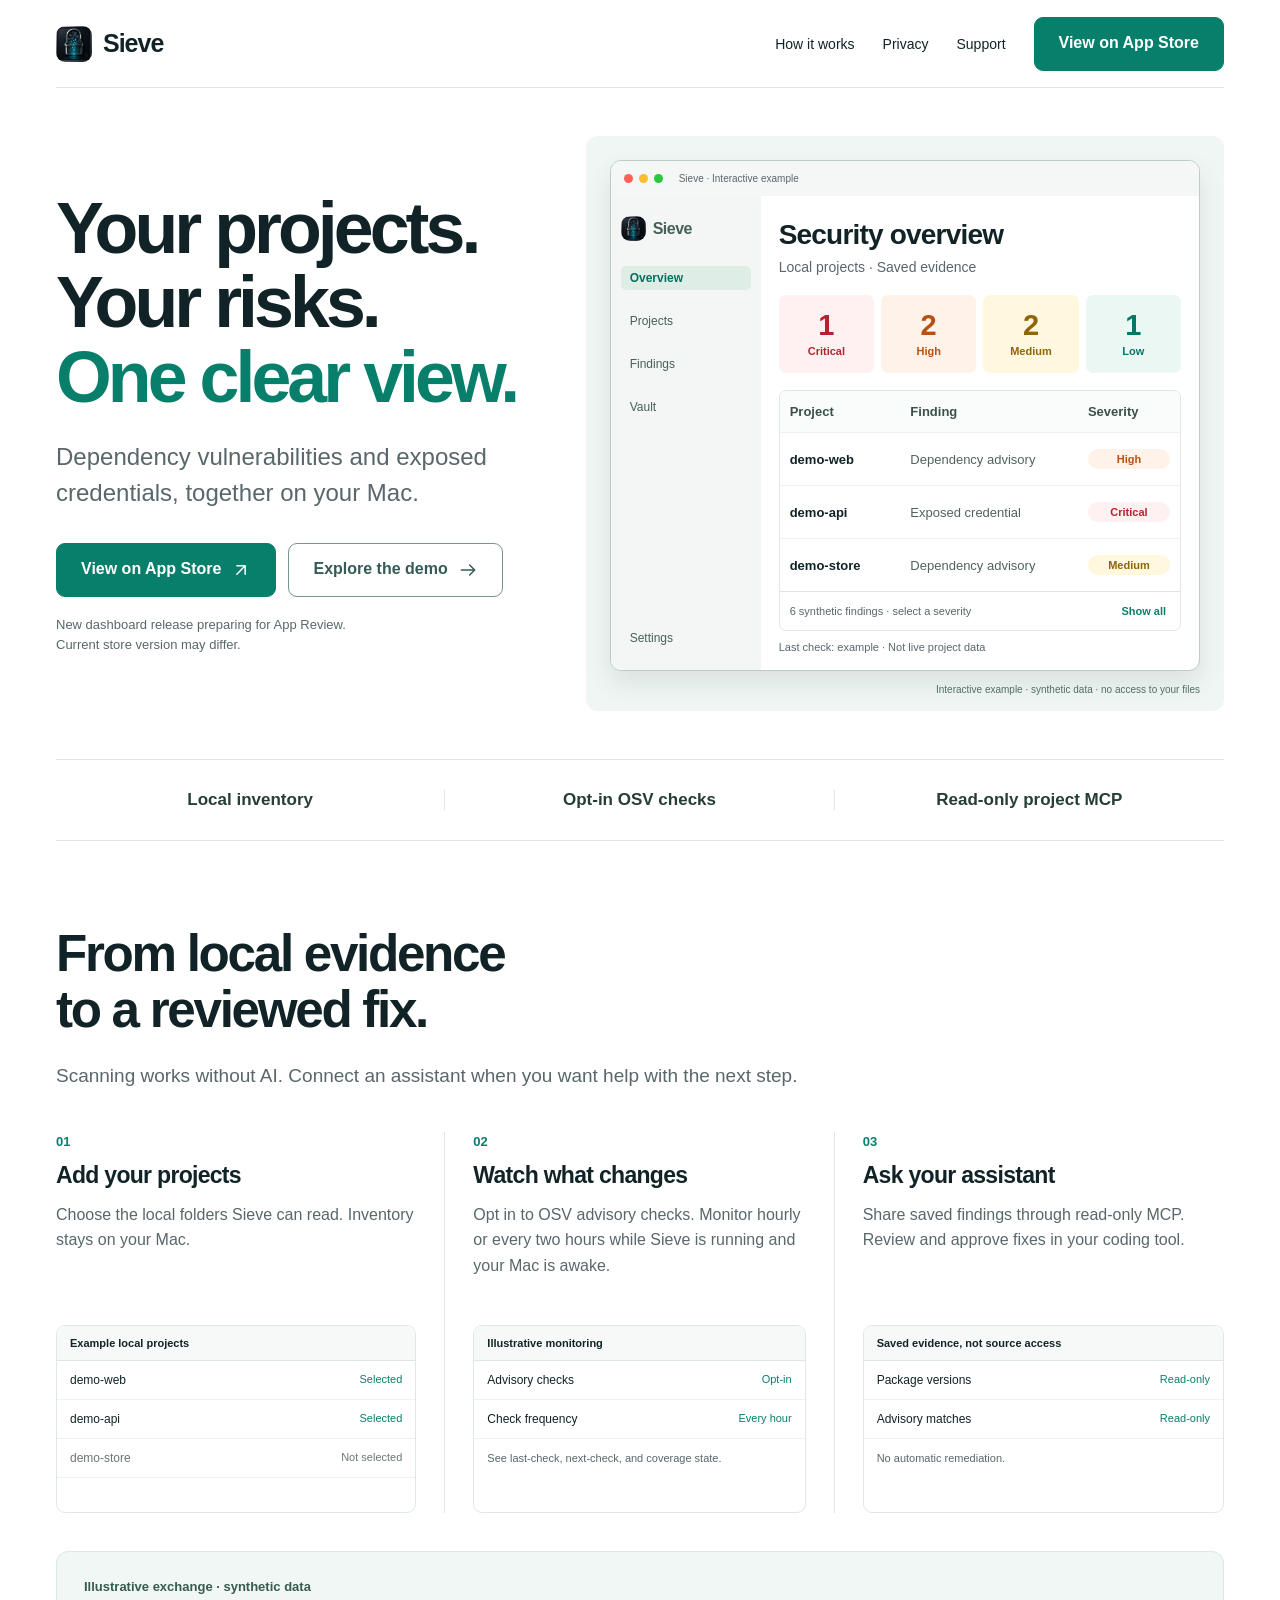
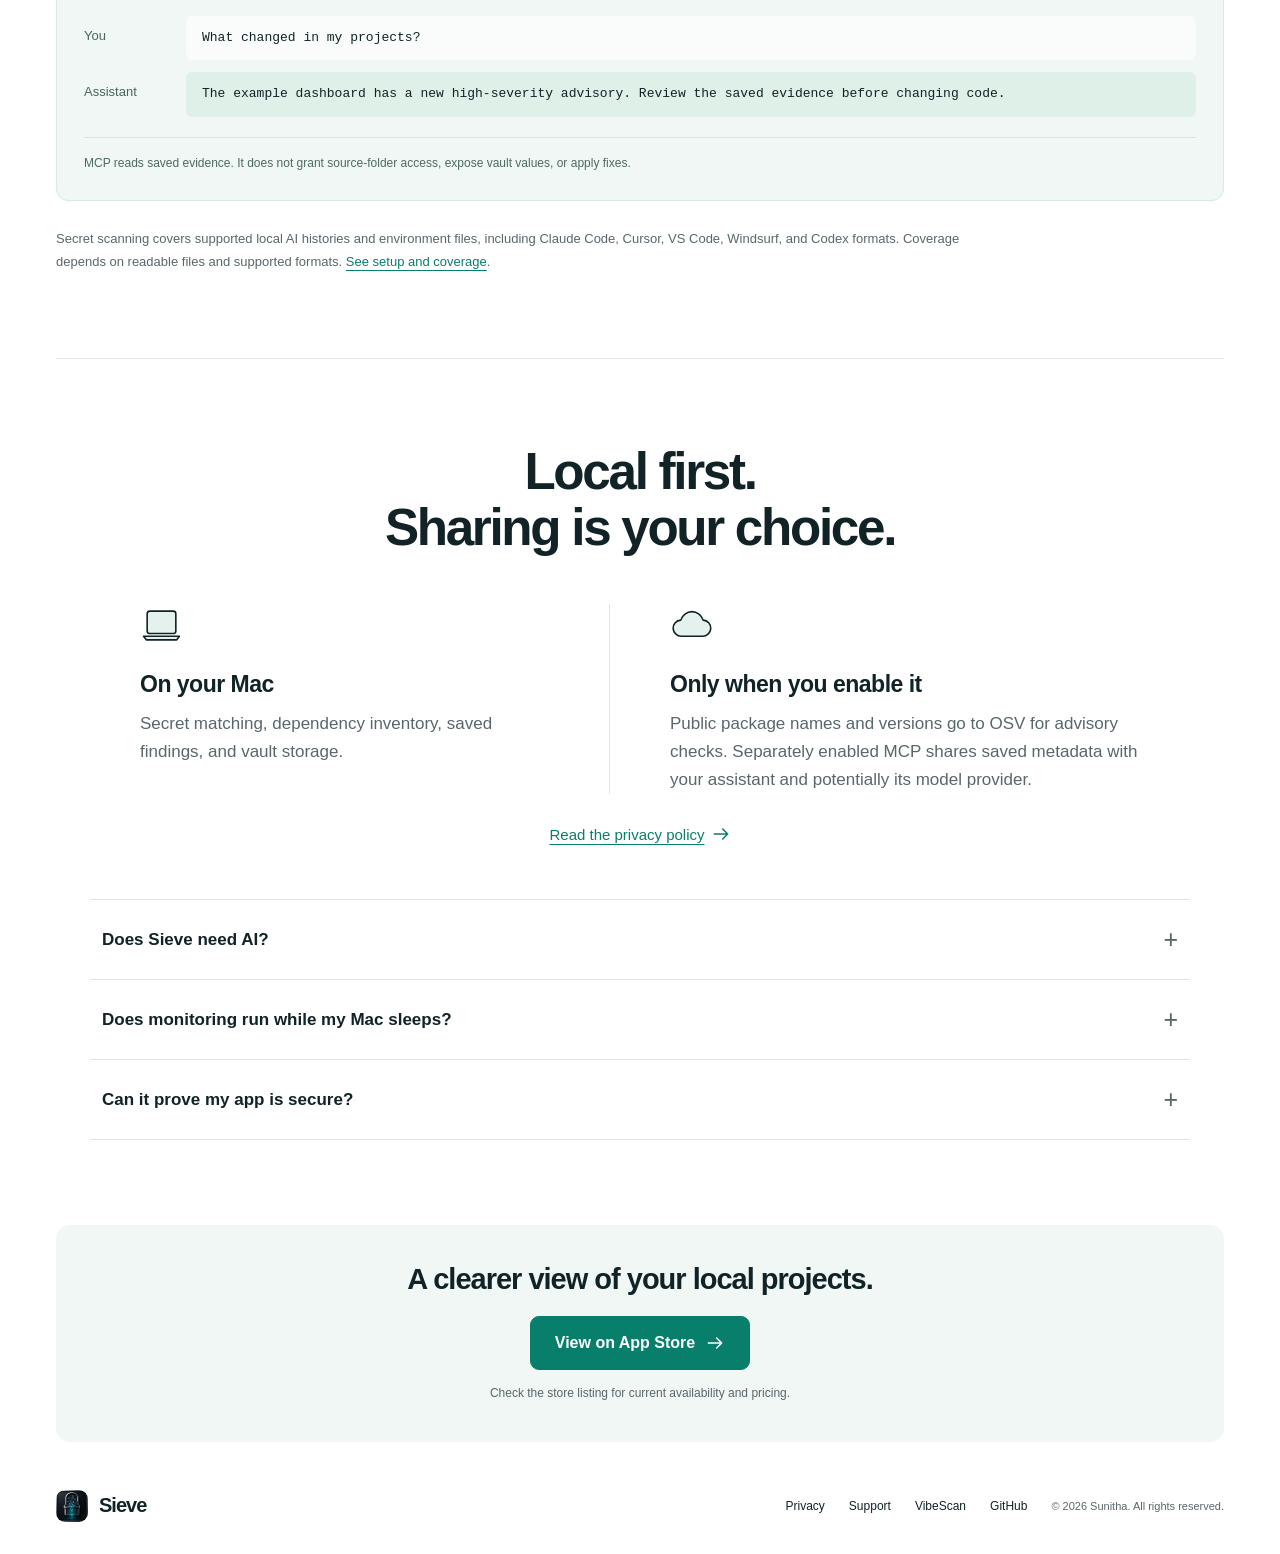
==== commit e38381fb: "Redesign Sieve around a local security dashboard and interactive example" ====
--- a/sieve/index.html
+++ b/sieve/index.html
@@ -4,250 +4,79 @@
   <meta charset="UTF-8">
   <meta name="viewport" content="width=device-width, initial-scale=1.0">
   <title>Sieve — Local Security Dashboard for Mac</title>
-  <meta name="description" content="Review dependency advisories and exposed credentials in one Mac workspace. Local inventory, opt-in OSV monitoring, and read-only project MCP in the new release.">
-  <meta name="keywords" content="secret scanner, api key, security, developer tools, mac app, claude code, cursor, copilot, vault, keychain">
-  <meta property="og:title" content="Sieve — Local Security Dashboard for Mac">
-  <meta property="og:description" content="Dependency vulnerabilities, exposed credentials, and saved evidence for your AI assistant — in one local workspace.">
+  <meta name="description" content="Dependency vulnerabilities and exposed credentials, together on your Mac. Explore Sieve's local security dashboard, opt-in monitoring, and read-only project MCP.">
+  <meta property="og:title" content="Sieve — Your projects. Your risks. One clear view.">
+  <meta property="og:description" content="A local security workspace for projects, dependencies, and exposed credentials. New dashboard release preparing for App Review.">
   <meta property="og:image" content="https://gautam-u.github.io/sieve/assets/app-icon-large.png">
   <meta property="og:url" content="https://gautam-u.github.io/sieve/">
   <meta name="twitter:card" content="summary">
+  <link rel="canonical" href="https://gautam-u.github.io/sieve/">
   <link rel="icon" type="image/png" href="/sieve/assets/app-icon.png">
-  <link rel="apple-touch-icon" href="/sieve/assets/app-icon-large.png">
   <link rel="stylesheet" href="/sieve/styles.css">
+  <script src="/sieve/demo.js" defer></script>
+  <script src="/sieve/analytics.js" defer></script>
 </head>
 <body>
-
+<a class="skip-link" href="#main">Skip to content</a>
 <div class="shell">
-  <nav class="nav">
-    <a class="brand" href="/sieve/">
-      <img src="/sieve/assets/app-icon.png" alt="Sieve icon">
-      Sieve
-    </a>
-    <div class="nav-links">
-      <a href="/sieve/support/">Support</a>
-      <a href="/sieve/privacy/">Privacy</a>
-      <a href="https://github.com/gautam-u" target="_blank">GitHub</a>
-    </div>
-  </nav>
-
-  <main>
-
-    <!-- HERO -->
-    <section class="hero">
+  <header class="nav">
+    <a class="brand" href="/sieve/" aria-label="Sieve home"><img src="/sieve/assets/app-icon.png" width="36" height="36" alt="">Sieve</a>
+    <nav aria-label="Main navigation" class="nav-links"><a href="#how-it-works">How it works</a><a href="#privacy">Privacy</a><a href="/sieve/support/">Support</a></nav>
+    <a class="button button-primary nav-cta" data-sieve-app-store href="https://apps.apple.com/app/id6767409365" target="_blank" rel="noopener noreferrer">View on App Store</a>
+  </header>
+  <main id="main">
+    <section class="hero" aria-labelledby="hero-title">
       <div class="hero-copy">
-        <span class="eyebrow">Mac App · Developer Security</span>
-        <h1>Project security.<br><span>At a glance.</span></h1>
-        <p>Dependency vulnerabilities and exposed credentials in one Mac dashboard. See severity counts, track changes, and share saved evidence with your AI assistant.</p>
-        <p><strong>New release:</strong> opt-in monitoring and read-only project MCP. Preparing for App Review; not yet in the public App Store version.</p>
-        <div class="cta-row">
-          <a class="button button-primary" href="https://apps.apple.com/us/app/sieve-secret-scanner/id6767409365?mt=12" target="_blank">
-            &#8984; View current Mac App Store version
-          </a>
-          <a class="button button-secondary" href="https://vibe-scan.app" target="_blank">
-            Try Vibe Scan &rarr;
-          </a>
-        </div>
+        <h1 id="hero-title">Your projects.<br>Your risks.<br><span>One clear view.</span></h1>
+        <p class="hero-description">Dependency vulnerabilities and exposed credentials, together on your Mac.</p>
+        <div class="cta-row"><a class="button button-primary" data-sieve-app-store href="https://apps.apple.com/app/id6767409365" target="_blank" rel="noopener noreferrer">View on App Store <svg viewBox="0 0 24 24" aria-hidden="true"><path d="M7 17 17 7M7 7h10v10"/></svg></a><a class="button button-secondary" href="#demo">Explore the demo <svg viewBox="0 0 24 24" aria-hidden="true"><path d="M4 12h16m-6-6 6 6-6 6"/></svg></a></div>
+        <p class="release-note">New dashboard release preparing for App Review.<br>Current store version may differ.</p>
       </div>
-
-      <div class="hero-card">
-        <div class="stat-grid">
-          <div class="stat highlight">
-            <strong>Severity</strong>
-            <span class="meta">Critical through Unknown</span>
+      <div class="product-stage" id="demo" tabindex="-1">
+        <div class="demo-window" aria-label="Interactive synthetic security example, not a live scan or exact app screenshot">
+          <div class="window-title"><span class="window-dots" aria-hidden="true"><i></i><i></i><i></i></span><span>Sieve · Interactive example</span></div>
+          <div class="demo-layout">
+            <aside class="demo-sidebar" aria-hidden="true"><div class="brand"><img src="/sieve/assets/app-icon.png" width="28" height="28" alt="">Sieve</div><span class="sidebar-selected">Overview</span><span>Projects</span><span>Findings</span><span>Vault</span><span class="sidebar-bottom">Settings</span></aside>
+            <div class="demo-content">
+              <h2>Security overview</h2><p class="demo-subtitle">Local projects · Saved evidence</p>
+              <div class="severity-controls" aria-label="Filter synthetic findings by severity">
+                <button class="severity critical" data-severity="Critical" aria-pressed="false"><strong>1</strong><span>Critical</span></button><button class="severity high" data-severity="High" aria-pressed="false"><strong>2</strong><span>High</span></button><button class="severity medium" data-severity="Medium" aria-pressed="false"><strong>2</strong><span>Medium</span></button><button class="severity low" data-severity="Low" aria-pressed="false"><strong>1</strong><span>Low</span></button>
+              </div>
+              <div class="demo-table"><div class="finding-head"><span>Project</span><span>Finding</span><span>Severity</span></div><div class="finding-rows">
+                <div class="finding-row" data-finding-severity="High"><strong>demo-web</strong><span>Dependency advisory</span><span class="severity-label high">High</span></div>
+                <div class="finding-row" data-finding-severity="Critical"><strong>demo-api</strong><span>Exposed credential</span><span class="severity-label critical">Critical</span></div>
+                <div class="finding-row" data-finding-severity="Medium"><strong>demo-store</strong><span>Dependency advisory</span><span class="severity-label medium">Medium</span></div>
+                <div class="finding-row" data-finding-severity="High"><strong>demo-api</strong><span>Dependency advisory</span><span class="severity-label high">High</span></div>
+                <div class="finding-row" data-finding-severity="Medium"><strong>demo-web</strong><span>Exposed credential</span><span class="severity-label medium">Medium</span></div>
+                <div class="finding-row" data-finding-severity="Low"><strong>demo-store</strong><span>Dependency advisory</span><span class="severity-label low">Low</span></div>
+              </div><div class="table-status"><span id="demo-status" role="status" aria-live="polite">6 synthetic findings · select a severity</span><button class="text-button" id="reset-demo" type="button">Show all</button></div></div>
+              <p class="demo-footnote">Last check: example · Not live project data</p>
+            </div>
           </div>
-          <div class="stat">
-            <strong>Opt-in</strong>
-            <span class="meta">OSV advisory checks</span>
-          </div>
-          <div class="stat">
-            <strong>MCP</strong>
-            <span class="meta">read-only project evidence</span>
-          </div>
-          <div class="stat highlight">
-            <strong>Touch ID</strong>
-            <span class="meta">vault protection</span>
-          </div>
-        </div>
-        <div class="terminal-strip">
-          <span class="t-muted">Illustrative workflow — not a live scan</span><br>
-          <span class="t-green">1.</span> Add a local project folder<br>
-          <span class="t-orange">2.</span> Review severity and coverage<br>
-          <span class="t-green">3.</span> Ask your assistant about saved findings<br>
-          <span class="t-muted">You review and approve every fix.</span>
-        </div>
+        </div><p class="stage-caption">Interactive example · synthetic data · no access to your files</p>
       </div>
     </section>
-
-    <section class="section">
-      <div class="section-label">New release · Project security</div>
-      <h2 class="section-title">Know what changed. Know what to do next.</h2>
-      <p class="section-sub">A dependency inventory does not need AI. Use an assistant when you want help understanding or fixing the evidence.</p>
-      <div class="features-grid">
-        <div class="feature-card"><h3>One security overview</h3><p>Review secrets and dependency advisory matches with labeled severity colors. Open the filtered findings behind each number; coverage warnings stay separate from vulnerability counts.</p></div>
-        <div class="feature-card"><h3>Advisories on your schedule</h3><p>Choose supported local project folders. Explicitly opt in to OSV checks and hourly or two-hour monitoring while Sieve is running and your Mac is awake. Last-check and next-check times make freshness visible.</p></div>
-        <div class="feature-card"><h3>Evidence for your assistant</h3><p>Separately enable read-only project MCP to share saved package versions, advisory matches, and coverage. This does not grant source access, run fixes, or expose vault values.</p></div>
+    <div class="capability-strip" aria-label="Core capabilities"><span>Local inventory</span><span>Opt-in OSV checks</span><span>Read-only project MCP</span></div>
+    <section class="section workflow" id="how-it-works" aria-labelledby="workflow-title">
+      <h2 class="section-title" id="workflow-title">From local evidence<br>to a reviewed fix.</h2>
+      <p class="section-sub">Scanning works without AI. Connect an assistant when you want help with the next step.</p>
+      <div class="workflow-steps">
+        <article><span class="step-num">01</span><h3>Add your projects</h3><p>Choose the local folders Sieve can read. Inventory stays on your Mac.</p><div class="mini-preview"><div class="mini-title">Example local projects</div><div class="project-line"><span>demo-web</span><span>Selected</span></div><div class="project-line"><span>demo-api</span><span>Selected</span></div><div class="project-line muted"><span>demo-store</span><span>Not selected</span></div></div></article>
+        <article><span class="step-num">02</span><h3>Watch what changes</h3><p>Opt in to OSV advisory checks. Monitor hourly or every two hours while Sieve is running and your Mac is awake.</p><div class="mini-preview"><div class="mini-title">Illustrative monitoring</div><div class="project-line"><span>Advisory checks</span><span>Opt-in</span></div><div class="project-line"><span>Check frequency</span><span>Every hour</span></div><p class="mini-note">See last-check, next-check, and coverage state.</p></div></article>
+        <article><span class="step-num">03</span><h3>Ask your assistant</h3><p>Share saved findings through read-only MCP. Review and approve fixes in your coding tool.</p><div class="mini-preview"><div class="mini-title">Saved evidence, not source access</div><div class="project-line"><span>Package versions</span><span>Read-only</span></div><div class="project-line"><span>Advisory matches</span><span>Read-only</span></div><p class="mini-note">No automatic remediation.</p></div></article>
       </div>
-      <p class="section-sub">New and changed findings are compared with a complete prior check. Missing evidence is unknown, not proof of safety. A disappeared match is not a verified fix, and local dependencies are not proof of what is deployed.</p>
+      <div class="assistant-example"><h3>Illustrative exchange · synthetic data</h3><dl><div><dt>You</dt><dd>What changed in my projects?</dd></div><div><dt>Assistant</dt><dd>The example dashboard has a new high-severity advisory. Review the saved evidence before changing code.</dd></div></dl><p>MCP reads saved evidence. It does not grant source-folder access, expose vault values, or apply fixes.</p></div>
+      <p class="coverage-note">Secret scanning covers supported local AI histories and environment files, including Claude Code, Cursor, VS Code, Windsurf, and Codex formats. Coverage depends on readable files and supported formats. <a href="/sieve/support/">See setup and coverage</a>.</p>
     </section>
-
-    <!-- WHAT SIEVE SCANS -->
-    <section class="section">
-      <div class="section-label">Coverage</div>
-      <h2 class="section-title">Local AI histories and environment files</h2>
-      <p class="section-sub">Sieve knows where each tool stores its chat history and scans all of them in one pass.</p>
-
-      <div class="features-grid">
-        <div class="feature-card">
-          <span class="feature-icon">&#x1F916;</span>
-          <h3>Claude Code</h3>
-          <p>Scans <code style="font-size:0.82rem;color:#8b92a9">~/.claude/</code> for secrets that ended up in prompts, tool calls, or file pastes.</p>
-        </div>
-        <div class="feature-card">
-          <span class="feature-icon">&#x1F4BB;</span>
-          <h3>Cursor</h3>
-          <p>Reads Cursor's Application Support SQLite databases where chat history is persisted.</p>
-        </div>
-        <div class="feature-card">
-          <span class="feature-icon">&#x1F4CE;</span>
-          <h3>VS Code Copilot</h3>
-          <p>Scans both VS Code and VS Code Insiders chat history stored in <code style="font-size:0.82rem;color:#8b92a9">.vscdb</code> files.</p>
-        </div>
-        <div class="feature-card">
-          <span class="feature-icon">&#x1F4A8;</span>
-          <h3>Windsurf</h3>
-          <p>Covers Windsurf's Application Support directory where conversation context is saved.</p>
-        </div>
-        <div class="feature-card">
-          <span class="feature-icon">&#x1F9E0;</span>
-          <h3>Codex</h3>
-          <p>Scans <code style="font-size:0.82rem;color:#8b92a9">~/.codex/</code> for secrets that leaked through Codex CLI sessions.</p>
-        </div>
-        <div class="feature-card">
-          <span class="feature-icon">&#x1F4C4;</span>
-          <h3>.env Files</h3>
-          <p>Scans project directories you configure for <code style="font-size:0.82rem;color:#8b92a9">.env</code> files with exposed credentials.</p>
-        </div>
-      </div>
+    <section class="section privacy-section" id="privacy" aria-labelledby="privacy-title">
+      <h2 class="section-title" id="privacy-title">Local first.<br>Sharing is your choice.</h2>
+      <div class="privacy-columns"><div><svg class="privacy-icon" viewBox="0 0 48 48" aria-hidden="true"><rect x="8" y="8" width="32" height="25" rx="3"/><path d="M4 36h40l-3 4H7z"/></svg><h3>On your Mac</h3><p>Secret matching, dependency inventory, saved findings, and vault storage.</p></div><div><svg class="privacy-icon" viewBox="0 0 48 48" aria-hidden="true"><path d="M13 36a9 9 0 0 1-1-18 13 13 0 0 1 25 0 9 9 0 0 1-1 18Z"/></svg><h3>Only when you enable it</h3><p>Public package names and versions go to OSV for advisory checks. Separately enabled MCP shares saved metadata with your assistant and potentially its model provider.</p></div></div>
+      <a class="privacy-link" href="/sieve/privacy/">Read the privacy policy <svg viewBox="0 0 24 24" aria-hidden="true"><path d="M4 12h16m-6-6 6 6-6 6"/></svg></a>
+      <div class="faq"><details><summary>Does Sieve need AI?</summary><p>No. Local inventory, secret matching, and advisory checks work without AI. A compatible assistant is optional for interpreting saved evidence and helping you review fixes.</p></details><details><summary>Does monitoring run while my Mac sleeps?</summary><p>No. Scheduled checks need Sieve running and your Mac awake, with project access and monitoring consent still enabled. Check the last successful check and coverage status before acting.</p></details><details><summary>Can it prove my app is secure?</summary><p>No. Sieve reports evidence within supported local formats and available advisory coverage. Missing findings are not proof of safety, a disappearing advisory is not a verified fix, and local dependencies may differ from deployed code.</p></details></div>
     </section>
-
-    <!-- HOW IT WORKS -->
-    <section class="section">
-      <div class="section-label">How it works</div>
-      <h2 class="section-title">Scan. Identify. Secure.</h2>
-      <p class="section-sub">Choose which local folders Sieve can read. Advisory monitoring and assistant sharing each require separate consent.</p>
-
-      <div class="steps">
-        <div class="step">
-          <div class="step-num">1</div>
-          <h4>Grant Access Once</h4>
-          <p>Select the folders you want Sieve to read. macOS bookmarks remember approved access; moved folders or revoked permissions may require reconnecting.</p>
-        </div>
-        <div class="step">
-          <div class="step-num">2</div>
-          <h4>Scan Runs Automatically</h4>
-          <p>Sieve scans chat databases and .env files, matching 100+ secret patterns derived from Gitleaks rulesets — all on-device, no cloud.</p>
-        </div>
-        <div class="step">
-          <div class="step-num">3</div>
-          <h4>Review Findings</h4>
-          <p>Findings are shown with redacted previews — never the raw value. Each finding links to the source file, rule, and rotation status.</p>
-        </div>
-        <div class="step">
-          <div class="step-num">4</div>
-          <h4>Store in Vault</h4>
-          <p>Rotate your leaked key and store the new value in Sieve Vault — backed by macOS Keychain. Copying requires Touch ID.</p>
-        </div>
-      </div>
-    </section>
-
-    <!-- FEATURES -->
-    <section class="section">
-      <div class="section-label">Features</div>
-      <h2 class="section-title">More than a scanner</h2>
-      <p class="section-sub">Review exposure, track remediation, and keep sensitive vault access behind macOS authentication.</p>
-
-      <div class="features-grid">
-        <div class="feature-card">
-          <span class="feature-icon">&#x1F512;</span>
-          <h3>Touch ID Vault</h3>
-          <p>Store rotated secrets in macOS Keychain. Copy them with Touch ID or device password. Raw values are never displayed — copy only.</p>
-        </div>
-        <div class="feature-card">
-          <span class="feature-icon">&#x1F9F9;</span>
-          <h3>SQLite Redaction</h3>
-          <p>Redact secrets directly from VS Code chat database files in place. Sieve automatically backs up the database before making any changes.</p>
-        </div>
-        <div class="feature-card">
-          <span class="feature-icon">&#x1F916;</span>
-          <h3>Permissioned MCP Integration</h3>
-          <p>Connect compatible assistants to saved evidence through local stdio MCP. Project sharing is separately opt-in; legacy secret and vault-execution tools have separate controls and are not enabled by project sharing.</p>
-        </div>
-        <div class="feature-card">
-          <span class="feature-icon">&#x1F4CA;</span>
-          <h3>Rotation Tracking</h3>
-          <p>Mark secrets as rotated, revoked, or rotation-due. Track which findings have been handled and which still need attention.</p>
-        </div>
-        <div class="feature-card">
-          <span class="feature-icon">&#x1F50E;</span>
-          <h3>100+ Detection Rules</h3>
-          <p>Detects Stripe keys, GitHub PATs, AWS credentials, OpenAI keys, Anthropic keys, database URLs, JWT secrets, and dozens more.</p>
-        </div>
-        <div class="feature-card">
-          <span class="feature-icon">&#x1F4F1;</span>
-          <h3>Also Try Vibe Scan</h3>
-          <p>Scan publicly deployed web apps for exposed secrets. Great for checking your own vibe-coded apps before sharing. <a href="https://vibe-scan.app" target="_blank" style="color:#00c896">vibe-scan.app &rarr;</a></p>
-        </div>
-      </div>
-    </section>
-
-    <!-- PRIVACY -->
-    <section class="section">
-      <div class="section-label">Privacy</div>
-      <h2 class="section-title">Your secrets stay secret</h2>
-      <p class="section-sub">Sieve is built by a security tool for developers — privacy is non-negotiable.</p>
-
-      <div class="privacy-banner">
-        <div class="privacy-item">
-          <span class="icon">&#x1F4F5;</span>
-          <strong>Local-first, explicit sharing</strong>
-          <span>Local inventory and secret matching; optional OSV checks and MCP sharing</span>
-        </div>
-        <div class="privacy-item">
-          <span class="icon">&#x1F511;</span>
-          <strong>Keychain only</strong>
-          <span>Secrets stored in macOS Keychain, never in the database</span>
-        </div>
-        <div class="privacy-item">
-          <span class="icon">&#x1F46E;</span>
-          <strong>No account needed</strong>
-          <span>No email, no sign-in, no cloud sync</span>
-        </div>
-        <div class="privacy-item">
-          <span class="icon">&#x1F9EA;</span>
-          <strong>Saved evidence, not raw secrets</strong>
-          <span>Redacted secret metadata and local project/advisory snapshots</span>
-        </div>
-      </div>
-    </section>
-
+    <section class="closing"><h2>A clearer view of your local projects.</h2><a class="button button-primary" data-sieve-app-store href="https://apps.apple.com/app/id6767409365" target="_blank" rel="noopener noreferrer">View on App Store <svg viewBox="0 0 24 24" aria-hidden="true"><path d="M4 12h16m-6-6 6 6-6 6"/></svg></a><p>Check the store listing for current availability and pricing.</p></section>
   </main>
-
-  <footer>
-    <div class="footer-inner">
-      <a class="brand" href="/sieve/">
-        <img src="/sieve/assets/app-icon.png" alt="Sieve icon">
-        Sieve
-      </a>
-      <ul class="footer-links">
-        <li><a href="/sieve/privacy/">Privacy Policy</a></li>
-        <li><a href="/sieve/support/">Support</a></li>
-        <li><a href="https://vibe-scan.app" target="_blank">Vibe Scan</a></li>
-        <li><a href="https://github.com/gautam-u" target="_blank">GitHub</a></li>
-      </ul>
-      <span class="footer-copy">&copy; 2026 Sunitha. All rights reserved.</span>
-    </div>
-  </footer>
+  <footer><a class="brand" href="/sieve/"><img src="/sieve/assets/app-icon.png" width="32" height="32" alt="">Sieve</a><nav aria-label="Footer navigation" class="footer-links"><a href="/sieve/privacy/">Privacy</a><a href="/sieve/support/">Support</a><a href="https://vibe-scan.app/">VibeScan</a><a href="https://github.com/gautam-u" target="_blank" rel="noopener noreferrer">GitHub</a></nav><span class="footer-copy">© 2026 Sunitha. All rights reserved.</span></footer>
 </div>
-
 </body>
 </html>
--- a/sieve/styles.css
+++ b/sieve/styles.css
@@ -1,466 +1,147 @@
-:root {
-  --bg: #0b0f1a;
-  --bg2: #111622;
-  --surface: rgba(255, 255, 255, 0.05);
-  --surface-strong: rgba(255, 255, 255, 0.08);
-  --text: #e8eaf2;
-  --muted: #8b92a9;
-  --line: rgba(255, 255, 255, 0.08);
-  --brand: #00c896;
-  --brand-dark: #00a07a;
-  --accent: #ff6b35;
-  --red: #ff4757;
-  --shadow: 0 24px 80px rgba(0, 0, 0, 0.6);
-  --radius: 16px;
+:root { --bg:#fff; --text:#112326; --muted:#59676b; --brand:#087f6b; --line:#dfe7e6; --surface:#f0f7f4; font-family:-apple-system,BlinkMacSystemFont,"Segoe UI",sans-serif; color-scheme:light; }
+* { box-sizing:border-box; }
+html { scroll-behavior:smooth; scroll-padding-top:100px; }
+body { margin:0; background:var(--bg); color:var(--text); -webkit-font-smoothing:antialiased; }
+a { color:inherit; text-decoration:none; }
+button,input,select { font:inherit; }
+button,a,summary { -webkit-tap-highlight-color:transparent; }
+button { cursor:pointer; }
+a:focus-visible,button:focus-visible,summary:focus-visible,[tabindex]:focus-visible { outline:3px solid #087f6b; outline-offset:5px; }
+svg { width:20px; height:20px; fill:none; stroke:currentColor; stroke-width:1.8; stroke-linecap:round; stroke-linejoin:round; flex-shrink:0; }
+.shell { width:min(1440px,calc(100% - 112px)); margin:auto; }
+.skip-link { position:fixed; top:-80px; left:20px; z-index:20; background:var(--text); color:white; padding:14px; }
+.skip-link:focus { top:12px; }
+.nav { min-height:88px; display:flex; align-items:center; gap:28px; border-bottom:1px solid var(--line); }
+.brand { display:inline-flex; align-items:center; gap:11px; font-size:25px; font-weight:750; letter-spacing:-1px; white-space:nowrap; }
+.brand img { object-fit:contain; border-radius:9px; }
+.nav-links { display:flex; gap:28px; margin-left:auto; font-size:14px; }
+.nav-links a:hover,.footer-links a:hover { color:var(--brand); }
+.button { display:inline-flex; justify-content:center; align-items:center; gap:10px; min-height:54px; padding:14px 24px; border-radius:9px; font-size:16px; line-height:1.3; font-weight:650; transition:background .15s,transform .15s; white-space:nowrap; }
+.button-primary { background:var(--brand); color:white; border:1px solid var(--brand); }
+.button-primary:hover { background:#066b5b; transform:translateY(-1px); }
+.button-secondary { border:1px solid #78948f; color:#365b56; background:white; }
+.button-secondary:hover { background:var(--surface); }
+.hero { display:grid; grid-template-columns:.92fr 1.18fr; align-items:center; gap:32px; padding:48px 0; }
+.hero-copy h1 { margin:0 0 24px; font-size:clamp(44px,5.6vw,88px); line-height:1.04; letter-spacing:-.055em; font-weight:780; }
+.hero-copy h1 span { color:var(--brand); }
+.hero-description { font-size:24px; line-height:1.5; color:var(--muted); max-width:560px; margin:0 0 32px; }
+.cta-row { display:flex; gap:12px; flex-wrap:wrap; }
+.release-note { color:var(--muted); font-size:13px; line-height:1.6; margin:18px 0 0; }
+.product-stage { background:#f0f6f4; padding:24px 24px 14px; border-radius:12px; scroll-margin-top:110px; min-width:0; }
+.demo-window { background:white; border:1px solid #bdccc8; border-radius:11px; box-shadow:0 12px 26px #17372f1a; overflow:hidden; }
+.window-title { height:35px; background:#f5f7f6; display:flex; align-items:center; gap:16px; padding:0 13px; font-size:10px; color:var(--muted); }
+.window-dots { display:flex; gap:6px; }
+.window-dots i { height:9px; width:9px; border-radius:50%; background:#ff6059; }
+.window-dots i:nth-child(2) { background:#ffbd2e; }
+.window-dots i:nth-child(3) { background:#28c840; }
+.demo-layout { display:grid; grid-template-columns:150px minmax(0,1fr); }
+.demo-sidebar { background:#f4f6f5; display:flex; flex-direction:column; gap:19px; padding:20px 10px; color:#48605a; font-size:12px; }
+.demo-sidebar .brand { font-size:16px; gap:7px; letter-spacing:-.5px; margin:0 0 6px; }
+.demo-sidebar .brand img { height:25px; width:25px; }
+.demo-sidebar>span { padding:5px 9px; }
+.demo-sidebar .sidebar-selected { background:#dfede7; color:#086e5d; border-radius:5px; font-weight:600; }
+.sidebar-bottom { margin-top:auto; }
+.demo-content { min-width:0; padding:23px 18px 17px; }
+.demo-content h2 { font-size:28px; letter-spacing:-.8px; margin:0 0 8px; }
+.demo-subtitle { font-size:14px; color:var(--muted); margin:0 0 20px; }
+.severity-controls { display:grid; grid-template-columns:repeat(4,1fr); gap:7px; margin-bottom:17px; }
+.severity { border:2px solid transparent; border-radius:7px; display:flex; flex-direction:column; align-items:center; justify-content:center; min-height:78px; gap:5px; padding:8px 2px; }
+.severity strong { font-size:29px; line-height:1; font-weight:700; }
+.severity span { font-size:11px; font-weight:600; }
+.critical { color:#b7212d; background:#fff0f2; }
+.high { color:#b75113; background:#fff2e8; }
+.medium { color:#8f6508; background:#fff8df; }
+.low { color:#087565; background:#eaf7f2; }
+.severity[aria-pressed=true] { border-color:currentColor; }
+.severity:hover { filter:brightness(.97); }
+.demo-table { border:1px solid var(--line); border-radius:7px; overflow:hidden; }
+.finding-head,.finding-row { display:grid; grid-template-columns:.9fr 1.35fr .65fr; gap:7px; padding:13px 10px; align-items:center; font-size:13px; }
+.finding-head { background:#fafcfb; font-weight:650; color:#3c514c; }
+.finding-rows { max-height:159px; overflow:auto; scrollbar-width:thin; }
+.finding-row { border-top:1px solid #edf1ef; min-height:53px; color:#51635e; }
+.finding-row strong { color:var(--text); font-size:13px; }
+.finding-row[hidden] { display:none; }
+.severity-label { padding:4px 7px; border-radius:14px; text-align:center; font-size:11px; font-weight:600; white-space:nowrap; }
+.table-status { display:flex; align-items:center; justify-content:space-between; gap:5px; border-top:1px solid var(--line); padding:9px 10px; color:var(--muted); font-size:11px; min-height:37px; }
+.text-button { background:none; border:0; color:var(--brand); font-size:11px; font-weight:650; padding:4px; white-space:nowrap; }
+.demo-footnote { font-size:11px; margin:10px 0 0; color:var(--muted); }
+.stage-caption { font-size:10px; color:#526e66; text-align:right; line-height:1.4; margin:12px 0 0; }
+.capability-strip { display:grid; grid-template-columns:repeat(3,1fr); border-top:1px solid var(--line); padding:30px 0; color:#263e37; font-size:17px; font-weight:650; }
+.capability-strip span { text-align:center; border-right:1px solid var(--line); }
+.capability-strip span:last-child { border:0; }
+.section { padding:85px 0; border-top:1px solid var(--line); }
+.section-title { font-size:clamp(32px,4vw,52px); line-height:1.1; letter-spacing:-.045em; margin:0 0 22px; font-weight:740; }
+.section-sub { font-size:19px; line-height:1.55; color:var(--muted); margin:0 0 42px; max-width:930px; }
+.workflow-steps { display:grid; grid-template-columns:repeat(3,1fr); margin-bottom:38px; }
+.workflow-steps article { padding:0 28px; border-right:1px solid var(--line); }
+.workflow-steps article:first-child { padding-left:0; }
+.workflow-steps article:last-child { padding-right:0; border:0; }
+.step-num { color:var(--brand); font-size:13px; font-weight:700; }
+.workflow-steps h3 { font-size:23px; line-height:1.2; letter-spacing:-.7px; margin:12px 0; }
+.workflow-steps article>p { font-size:16px; line-height:1.6; color:var(--muted); min-height:103px; margin:0 0 20px; }
+.mini-preview { border:1px solid var(--line); border-radius:9px; overflow:hidden; font-size:12px; min-height:188px; }
+.mini-title { background:#f7f9f8; padding:11px 13px; border-bottom:1px solid var(--line); font-weight:600; font-size:11px; }
+.project-line { display:flex; justify-content:space-between; gap:9px; padding:12px 13px; border-bottom:1px solid #edf2ef; }
+.project-line>span:last-child { color:var(--brand); font-size:11px; }
+.project-line.muted,.project-line.muted>span:last-child { color:#6b7772; }
+.mini-note { font-size:11px; line-height:1.5; color:var(--muted); padding:0 13px; }
+.assistant-example { border:1px solid #d8eae4; background:var(--surface); border-radius:12px; padding:27px; }
+.assistant-example h3 { font-size:13px; margin:0 0 22px; color:#365b50; }
+.assistant-example dl { margin:0; }
+.assistant-example dl>div { display:grid; grid-template-columns:90px 1fr; gap:12px; margin:12px 0; align-items:start; }
+.assistant-example dt { font-size:13px; color:#48665c; padding:12px 0; }
+.assistant-example dd { margin:0; padding:12px 16px; background:#ffffffb3; border-radius:6px; font-family:ui-monospace,"SFMono-Regular",monospace; font-size:13px; line-height:1.6; }
+.assistant-example dl>div:last-child dd { background:#dff0e9; }
+.assistant-example>p { font-size:12px; color:#4f6a5e; line-height:1.6; border-top:1px solid #d7e6df; padding-top:16px; margin:20px 0 0; }
+.coverage-note { font-size:13px; line-height:1.7; color:var(--muted); max-width:920px; margin:27px 0 0; }
+.coverage-note a,.privacy-link { color:var(--brand); text-decoration:underline; text-underline-offset:4px; }
+.privacy-section>.section-title { text-align:center; }
+.privacy-columns { max-width:1000px; margin:48px auto 30px; display:grid; grid-template-columns:1fr 1fr; gap:60px; }
+.privacy-columns>div:first-child { border-right:1px solid var(--line); padding-right:60px; }
+.privacy-icon { width:43px; height:43px; fill:#e5f1ed; stroke:var(--text); margin-bottom:8px; }
+.privacy-columns h3 { font-size:23px; letter-spacing:-.5px; margin:12px 0; }
+.privacy-columns p { font-size:17px; line-height:1.65; color:var(--muted); margin:0; }
+.privacy-link { display:flex; gap:6px; align-items:center; justify-content:center; font-size:15px; margin:30px auto 55px; width:fit-content; }
+.faq { max-width:1100px; margin:auto; }
+.faq details { border-top:1px solid var(--line); }
+.faq details:last-child { border-bottom:1px solid var(--line); }
+.faq summary { display:flex; align-items:center; justify-content:space-between; gap:20px; cursor:pointer; list-style:none; font-size:17px; font-weight:600; padding:25px 12px; }
+.faq summary::-webkit-details-marker { display:none; }
+.faq summary:after { content:"+"; font-size:25px; font-weight:400; color:#526b62; }
+.faq details[open] summary:after { content:"−"; }
+.faq details>p { font-size:16px; line-height:1.7; color:var(--muted); max-width:850px; margin:0 12px 25px; }
+.closing { text-align:center; background:var(--surface); border-radius:14px; padding:38px 24px; margin-bottom:16px; }
+.closing h2 { font-size:29px; letter-spacing:-1px; margin:0 0 20px; }
+.closing p { color:var(--muted); font-size:12px; line-height:1.6; margin:14px 0 0; }
+footer { display:flex; align-items:center; gap:24px; min-height:96px; }
+footer .brand { font-size:20px; }
+.footer-links { display:flex; gap:24px; margin-left:auto; font-size:12px; }
+.footer-copy { font-size:11px; color:var(--muted); }
+.content-page { max-width:760px; margin:0 auto; padding:70px 0; }
+.content-page h1 { font-size:42px; letter-spacing:-1.6px; margin:0 0 16px; }
+.content-page h2 { font-size:23px; letter-spacing:-.5px; margin:40px 0 15px; }
+.content-page p,.content-page li { font-size:16px; line-height:1.8; color:var(--muted); }
+.content-page a { color:var(--brand); text-decoration:underline; text-underline-offset:3px; }
+.content-page code { overflow-wrap:anywhere; font-size:.85em; }
+.content-page ul { padding-left:22px; }
+.content-page .subtitle { font-size:14px; }
+.badge-row { display:flex; flex-wrap:wrap; gap:8px; margin:20px 0; }
+.badge { color:#22604d; background:#eaf5ef; padding:7px 12px; border-radius:6px; font-size:12px; }
+.badge.red { color:#934436; background:#fff1ed; }
+.footer-inner { display:flex; align-items:center; gap:24px; width:100%; }
+footer ul { list-style:none; padding:0; }
+@media(min-width:1450px) { .hero { padding:85px 0 65px; } }
+@media(max-width:1100px) {
+ .shell { width:calc(100% - 48px); } .hero { gap:24px; grid-template-columns:.9fr 1.1fr; } .hero-copy h1 { font-size:clamp(40px,4.8vw,58px); } .hero-description { font-size:19px; } .demo-sidebar { display:none; } .demo-layout { display:block; } .demo-content { padding:22px 16px; } .product-stage { padding:16px 16px 12px; } .nav-links { gap:18px; } .workflow-steps article { padding:0 20px; } .workflow-steps h3 { font-size:21px; } .workflow-steps article>p { min-height:128px; } .footer-copy { max-width:150px; } .privacy-columns { gap:35px; } .privacy-columns>div:first-child { padding-right:35px; }
 }
-
-* { box-sizing: border-box; }
-
-html { scroll-behavior: smooth; }
-
-body {
-  margin: 0;
-  font-family: "SF Pro Display", "Inter", "Segoe UI", system-ui, sans-serif;
-  color: var(--text);
-  background: var(--bg);
-  min-height: 100vh;
-  -webkit-font-smoothing: antialiased;
+@media(max-width:760px) {
+ html { scroll-padding-top:20px; } .shell { width:calc(100% - 36px); } .nav { min-height:76px; gap:15px; } .brand { font-size:23px; } .nav-links { gap:15px; font-size:12px; } .nav-links a:first-child { display:none; } .nav-cta { display:none; } .hero { grid-template-columns:1fr; padding:44px 0 32px; gap:32px; } .hero-copy h1 { font-size:clamp(42px,9vw,62px); line-height:1.04; letter-spacing:-.05em; } .hero-description { font-size:19px; max-width:470px; margin-bottom:25px; } .release-note { font-size:12px; } .product-stage { max-width:620px; width:100%; padding:14px 14px 10px; } .demo-layout { grid-template-columns:105px 1fr; display:grid; } .demo-sidebar { display:flex; padding:18px 7px; } .demo-content h2 { font-size:23px; } .stage-caption { font-size:10px; } .capability-strip { font-size:13px; padding:23px 0; gap:8px; line-height:1.5; } .capability-strip span { padding:0 7px; } .section { padding:54px 0; } .section-title { font-size:36px; } .section-sub { font-size:17px; margin-bottom:30px; } .workflow-steps { grid-template-columns:1fr; gap:32px; } .workflow-steps article { padding:0 0 30px!important; border:0; border-bottom:1px solid var(--line); } .workflow-steps article>p { min-height:0; font-size:16px; max-width:540px; margin-bottom:18px; } .workflow-steps h3 { font-size:24px; } .mini-preview { max-width:470px; min-height:0; } .assistant-example { padding:20px; } .assistant-example dl>div { grid-template-columns:1fr; gap:0; } .assistant-example dt { padding:2px 0 8px; } .assistant-example dd { font-size:12px; } .privacy-columns { grid-template-columns:1fr; gap:30px; margin-top:35px; } .privacy-columns>div:first-child { border:0; padding:0 0 30px; border-bottom:1px solid var(--line); } .privacy-columns h3 { font-size:22px; } .privacy-columns p { font-size:16px; } .faq summary { font-size:16px; padding:23px 0; } .faq details>p { margin-left:0; margin-right:0; font-size:15px; } .privacy-link { margin-bottom:38px; } .closing { padding:32px 18px; } .closing h2 { font-size:25px; line-height:1.2; } .footer-links { gap:17px; margin:0; flex-wrap:wrap; } .footer-copy { max-width:none; } footer,.footer-inner { flex-wrap:wrap; padding:25px 0; gap:23px; justify-content:center; } footer .brand { margin-right:auto; } .footer-copy { width:100%; text-align:center; } .content-page { padding:45px 0; } .content-page h1 { font-size:34px; } .content-page h2 { font-size:22px; }
 }
-
-a { color: inherit; text-decoration: none; }
-
-.shell {
-  width: min(1100px, calc(100vw - 40px));
-  margin: 0 auto;
+@media(max-width:460px) {
+ .button { font-size:13px; padding:12px 15px; gap:6px; } .hero-copy h1 { font-size:42px; } .demo-sidebar { display:none; } .demo-layout { display:block; } .demo-content { padding:20px 12px; } .demo-content h2 { font-size:24px; } .severity strong { font-size:27px; } .severity { min-height:72px; } .finding-row,.finding-head { font-size:10px; grid-template-columns:.85fr 1.4fr .65fr; } .finding-row strong { font-size:10px; } .severity-label { padding:4px 5px; } .window-title { font-size:9px; } .capability-strip { font-size:11px; } .nav-links { gap:14px; } .product-stage { padding:10px; } .stage-caption { text-align:left; } .closing .button { font-size:14px; }
 }
-
-/* NAV */
-.nav {
-  display: flex;
-  justify-content: space-between;
-  align-items: center;
-  padding: 24px 0;
-  border-bottom: 1px solid var(--line);
-  position: sticky;
-  top: 0;
-  background: rgba(11, 15, 26, 0.92);
-  backdrop-filter: blur(20px);
-  -webkit-backdrop-filter: blur(20px);
-  z-index: 100;
-  margin-bottom: 0;
+@media(max-width:760px) {
+ .nav-links a:first-child { display:initial; }
+ .nav-links a[href="#how-it-works"],.nav-links a[href="https://github.com/gautam-u"] { display:none; }
 }
-
-.brand {
-  display: inline-flex;
-  align-items: center;
-  gap: 12px;
-  font-weight: 700;
-  font-size: 1.15rem;
-  letter-spacing: -0.02em;
-  color: var(--text);
-}
-
-.brand img {
-  width: 36px;
-  height: 36px;
-  border-radius: 10px;
-}
-
-.nav-links {
-  display: flex;
-  gap: 24px;
-  font-size: 0.9rem;
-  color: var(--muted);
-}
-
-.nav-links a:hover { color: var(--text); transition: color 0.15s; }
-
-/* HERO */
-.hero {
-  display: grid;
-  grid-template-columns: 1fr 1fr;
-  gap: 48px;
-  align-items: center;
-  padding: 80px 0 72px;
-}
-
-.hero-copy .eyebrow {
-  display: inline-block;
-  font-size: 0.8rem;
-  font-weight: 600;
-  letter-spacing: 0.1em;
-  text-transform: uppercase;
-  color: var(--brand);
-  margin-bottom: 20px;
-  padding: 6px 14px;
-  background: rgba(0, 200, 150, 0.12);
-  border-radius: 100px;
-  border: 1px solid rgba(0, 200, 150, 0.25);
-}
-
-.hero-copy h1 {
-  font-size: clamp(2.2rem, 4vw, 3.2rem);
-  font-weight: 800;
-  line-height: 1.1;
-  letter-spacing: -0.03em;
-  margin: 0 0 20px;
-  color: #fff;
-}
-
-.hero-copy h1 span {
-  background: linear-gradient(135deg, var(--brand), #4dd9ff);
-  -webkit-background-clip: text;
-  -webkit-text-fill-color: transparent;
-  background-clip: text;
-}
-
-.hero-copy p {
-  font-size: 1.1rem;
-  line-height: 1.7;
-  color: var(--muted);
-  margin: 0 0 32px;
-  max-width: 480px;
-}
-
-.cta-row {
-  display: flex;
-  gap: 14px;
-  flex-wrap: wrap;
-  align-items: center;
-}
-
-.button {
-  display: inline-flex;
-  align-items: center;
-  gap: 8px;
-  padding: 14px 24px;
-  border-radius: 12px;
-  font-size: 0.95rem;
-  font-weight: 600;
-  transition: all 0.2s;
-}
-
-.button-primary {
-  background: var(--brand);
-  color: #000;
-}
-
-.button-primary:hover {
-  background: #00e5ad;
-  transform: translateY(-1px);
-  box-shadow: 0 8px 24px rgba(0, 200, 150, 0.4);
-}
-
-.button-secondary {
-  background: var(--surface-strong);
-  color: var(--text);
-  border: 1px solid var(--line);
-}
-
-.button-secondary:hover {
-  background: rgba(255, 255, 255, 0.1);
-}
-
-/* HERO CARD */
-.hero-card {
-  background: var(--bg2);
-  border: 1px solid var(--line);
-  border-radius: 20px;
-  padding: 28px;
-  box-shadow: var(--shadow);
-}
-
-.stat-grid {
-  display: grid;
-  grid-template-columns: 1fr 1fr;
-  gap: 20px;
-  margin-bottom: 24px;
-}
-
-.stat {
-  background: var(--surface);
-  border-radius: 12px;
-  padding: 18px 16px;
-  border: 1px solid var(--line);
-}
-
-.stat strong {
-  display: block;
-  font-size: 1.5rem;
-  font-weight: 800;
-  color: #fff;
-  letter-spacing: -0.02em;
-  margin-bottom: 4px;
-}
-
-.stat .meta {
-  font-size: 0.78rem;
-  color: var(--muted);
-  line-height: 1.4;
-}
-
-.stat.highlight { border-color: rgba(0, 200, 150, 0.3); }
-.stat.highlight strong { color: var(--brand); }
-
-.terminal-strip {
-  background: #060a14;
-  border-radius: 10px;
-  padding: 16px 18px;
-  font-family: "SF Mono", "Fira Code", monospace;
-  font-size: 0.78rem;
-  line-height: 1.8;
-  border: 1px solid rgba(255, 255, 255, 0.06);
-}
-
-.terminal-strip .t-green { color: var(--brand); }
-.terminal-strip .t-red { color: var(--red); }
-.terminal-strip .t-muted { color: #4a5568; }
-.terminal-strip .t-orange { color: var(--accent); }
-
-/* FEATURES */
-.section {
-  padding: 72px 0;
-  border-top: 1px solid var(--line);
-}
-
-.section-label {
-  font-size: 0.78rem;
-  font-weight: 600;
-  letter-spacing: 0.1em;
-  text-transform: uppercase;
-  color: var(--brand);
-  margin-bottom: 14px;
-}
-
-.section-title {
-  font-size: clamp(1.8rem, 3vw, 2.6rem);
-  font-weight: 800;
-  letter-spacing: -0.03em;
-  color: #fff;
-  margin: 0 0 12px;
-}
-
-.section-sub {
-  font-size: 1.05rem;
-  color: var(--muted);
-  margin: 0 0 48px;
-  max-width: 560px;
-}
-
-.features-grid {
-  display: grid;
-  grid-template-columns: repeat(auto-fit, minmax(300px, 1fr));
-  gap: 20px;
-}
-
-.feature-card {
-  background: var(--bg2);
-  border: 1px solid var(--line);
-  border-radius: var(--radius);
-  padding: 28px;
-  transition: border-color 0.2s, transform 0.2s;
-}
-
-.feature-card:hover {
-  border-color: rgba(0, 200, 150, 0.3);
-  transform: translateY(-2px);
-}
-
-.feature-icon {
-  font-size: 1.6rem;
-  margin-bottom: 16px;
-  display: block;
-}
-
-.feature-card h3 {
-  font-size: 1.05rem;
-  font-weight: 700;
-  color: #fff;
-  margin: 0 0 10px;
-}
-
-.feature-card p {
-  font-size: 0.9rem;
-  line-height: 1.65;
-  color: var(--muted);
-  margin: 0;
-}
-
-/* HOW IT WORKS */
-.steps {
-  display: grid;
-  grid-template-columns: repeat(auto-fit, minmax(220px, 1fr));
-  gap: 0;
-  border: 1px solid var(--line);
-  border-radius: var(--radius);
-  overflow: hidden;
-}
-
-.step {
-  padding: 32px 28px;
-  border-right: 1px solid var(--line);
-  background: var(--bg2);
-}
-
-.step:last-child { border-right: none; }
-
-.step-num {
-  display: inline-flex;
-  align-items: center;
-  justify-content: center;
-  width: 32px;
-  height: 32px;
-  border-radius: 8px;
-  background: rgba(0, 200, 150, 0.15);
-  color: var(--brand);
-  font-size: 0.85rem;
-  font-weight: 700;
-  margin-bottom: 16px;
-}
-
-.step h4 {
-  font-size: 0.95rem;
-  font-weight: 700;
-  color: #fff;
-  margin: 0 0 8px;
-}
-
-.step p {
-  font-size: 0.85rem;
-  line-height: 1.6;
-  color: var(--muted);
-  margin: 0;
-}
-
-/* PRIVACY BADGE */
-.privacy-banner {
-  background: linear-gradient(135deg, rgba(0, 200, 150, 0.08), rgba(77, 217, 255, 0.05));
-  border: 1px solid rgba(0, 200, 150, 0.2);
-  border-radius: var(--radius);
-  padding: 40px;
-  display: grid;
-  grid-template-columns: 1fr 1fr 1fr 1fr;
-  gap: 24px;
-  margin: 48px 0 0;
-}
-
-.privacy-item {
-  text-align: center;
-}
-
-.privacy-item .icon { font-size: 1.6rem; display: block; margin-bottom: 10px; }
-
-.privacy-item strong {
-  display: block;
-  font-size: 0.9rem;
-  font-weight: 700;
-  color: #fff;
-  margin-bottom: 4px;
-}
-
-.privacy-item span {
-  font-size: 0.78rem;
-  color: var(--muted);
-}
-
-/* CONTENT (privacy/support pages) */
-.content-page {
-  max-width: 720px;
-  padding: 64px 0 80px;
-}
-
-.content-page h1 {
-  font-size: 2.4rem;
-  font-weight: 800;
-  letter-spacing: -0.03em;
-  color: #fff;
-  margin-bottom: 8px;
-}
-
-.content-page .subtitle {
-  color: var(--muted);
-  margin-bottom: 48px;
-  font-size: 1rem;
-}
-
-.content-page h2 {
-  font-size: 1.2rem;
-  font-weight: 700;
-  color: #fff;
-  margin: 40px 0 12px;
-}
-
-.content-page p, .content-page li {
-  font-size: 0.95rem;
-  line-height: 1.75;
-  color: var(--muted);
-}
-
-.content-page ul {
-  padding-left: 20px;
-  margin-bottom: 16px;
-}
-
-.content-page a { color: var(--brand); }
-.content-page a:hover { text-decoration: underline; }
-
-.badge-row {
-  display: flex;
-  flex-wrap: wrap;
-  gap: 10px;
-  margin: 16px 0;
-}
-
-.badge {
-  background: rgba(0, 200, 150, 0.1);
-  border: 1px solid rgba(0, 200, 150, 0.25);
-  color: var(--brand);
-  padding: 6px 14px;
-  border-radius: 100px;
-  font-size: 0.82rem;
-  font-weight: 600;
-}
-
-.badge.red {
-  background: rgba(255, 71, 87, 0.1);
-  border-color: rgba(255, 71, 87, 0.25);
-  color: var(--red);
-}
-
-/* FOOTER */
-footer {
-  border-top: 1px solid var(--line);
-  padding: 40px 0;
-}
-
-.footer-inner {
-  display: flex;
-  justify-content: space-between;
-  align-items: center;
-}
-
-.footer-links {
-  display: flex;
-  gap: 24px;
-  list-style: none;
-  margin: 0;
-  padding: 0;
-  font-size: 0.85rem;
-  color: var(--muted);
-}
-
-.footer-links a:hover { color: var(--text); }
-.footer-copy { font-size: 0.82rem; color: var(--muted); }
-
-/* RESPONSIVE */
-@media (max-width: 768px) {
-  .hero { grid-template-columns: 1fr; gap: 40px; padding: 48px 0; }
-  .hero-card { display: none; }
-  .privacy-banner { grid-template-columns: 1fr 1fr; }
-  .steps { grid-template-columns: 1fr; }
-  .step { border-right: none; border-bottom: 1px solid var(--line); }
-  .step:last-child { border-bottom: none; }
-  .footer-inner { flex-direction: column; gap: 16px; text-align: center; }
-  .footer-links { flex-wrap: wrap; justify-content: center; }
-  .nav { position: static; }
-}
+@media(prefers-reduced-motion:reduce) { html { scroll-behavior:auto; } *,*:before,*:after { transition:none!important; animation:none!important; } }
